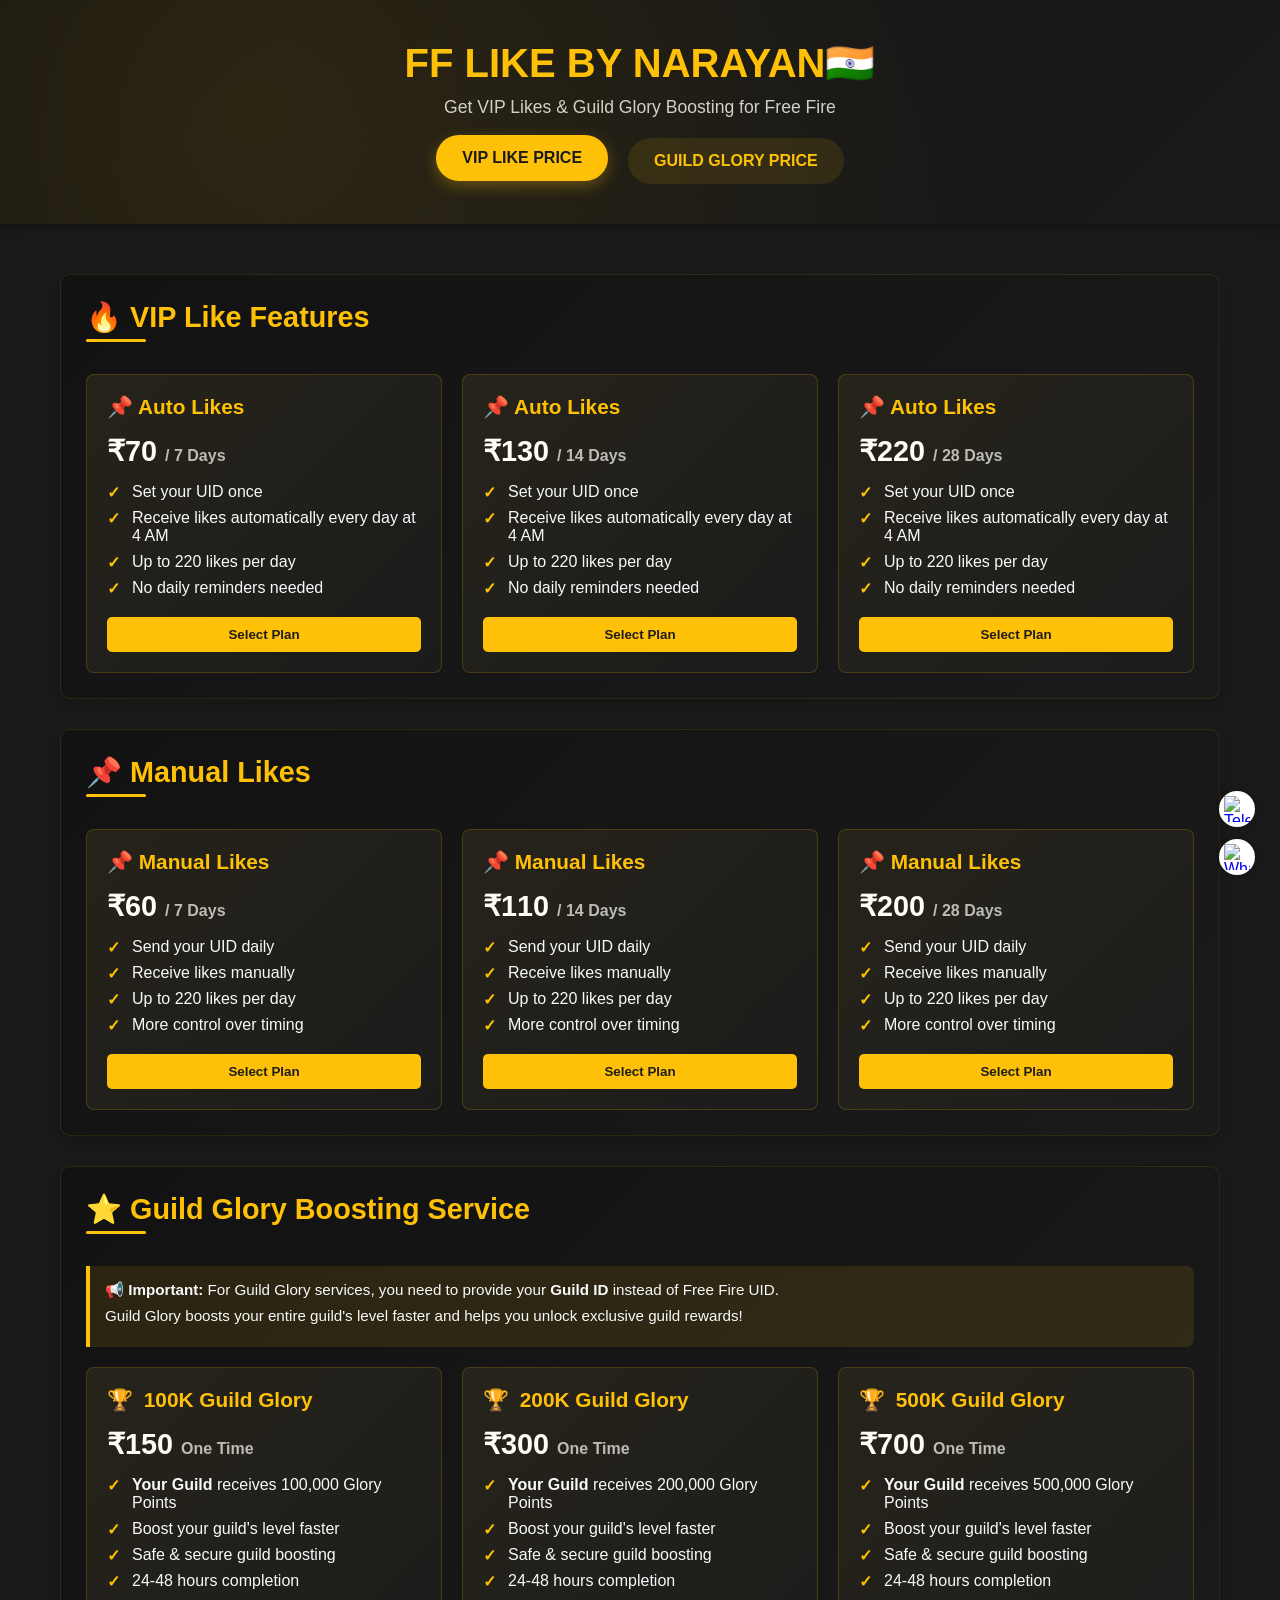
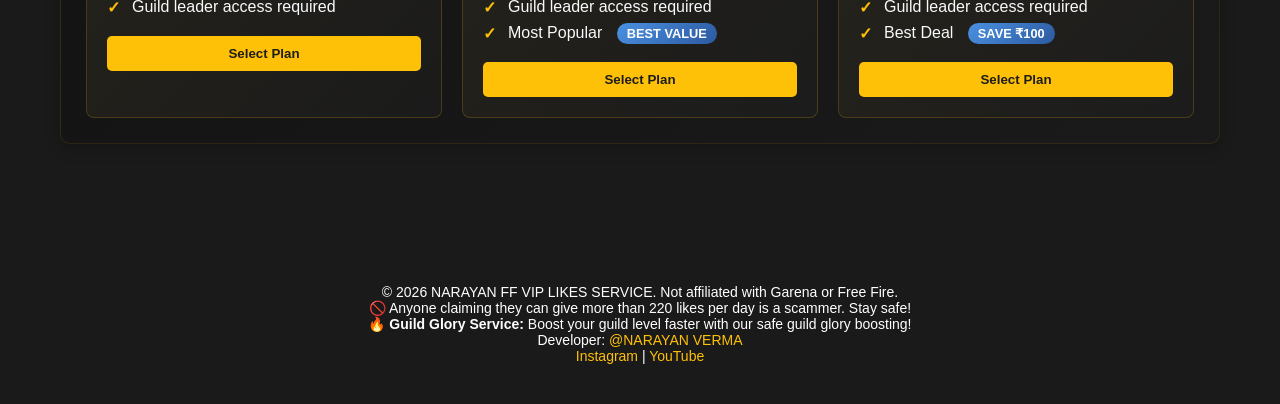
==== index.html @ 3dd39c18 "Add files via upload" ====
<!DOCTYPE html>
<html lang="en">
<head>
    <meta charset="UTF-8">
    <meta name="viewport" content="width=device-width, initial-scale=1.0">
    <title>FF LIKE BY NARAYAN🇮🇳</title>
    <style>
        :root {
            --primary: #ffc107;
            --primary-dark: #ffa000;
            --dark: #1a1a1a;
            --darker: #121212;
            --light: #f8f9fa;
            --success: #28a745;
            --danger: #dc3545;
        }
        
        * {
            margin: 0;
            padding: 0;
            box-sizing: border-box;
            font-family: 'Segoe UI', Tahoma, Geneva, Verdana, sans-serif;
        }
        
        body {
            background-color: var(--dark);
            color: var(--light);
            min-height: 100vh;
            overflow-x: hidden;
        }
        
        .container {
            max-width: 1200px;
            margin: 0 auto;
            padding: 20px;
        }
        
        header {
            background: linear-gradient(135deg, var(--darker), var(--dark));
            padding: 20px 0;
            box-shadow: 0 4px 12px rgba(0, 0, 0, 0.3);
            position: relative;
            overflow: hidden;
        }
        
        header::before {
            content: "";
            position: absolute;
            top: 0;
            left: 0;
            width: 100%;
            height: 100%;
            background: radial-gradient(circle at 20% 50%, rgba(255, 193, 7, 0.1), transparent 70%);
            pointer-events: none;
        }
        
        .logo {
            text-align: center;
            margin-bottom: 20px;
            animation: glow 2s infinite alternate;
        }
        
        @keyframes glow {
            from {
                text-shadow: 0 0 5px rgba(255, 193, 7, 0.5);
            }
            to {
                text-shadow: 0 0 15px rgba(255, 193, 7, 0.8), 0 0 20px rgba(255, 193, 7, 0.6);
            }
        }
        
        .logo h1 {
            font-size: 2.5rem;
            color: var(--primary);
            margin-bottom: 10px;
        }
        
        .logo p {
            color: rgba(255, 255, 255, 0.8);
            font-size: 1.1rem;
        }
        
        /* Navigation Menu */
        .nav-menu {
            display: flex;
            justify-content: center;
            gap: 20px;
            margin-top: 20px;
            flex-wrap: wrap;
        }
        
        .nav-menu a {
            background: rgba(255, 193, 7, 0.1);
            color: var(--primary);
            padding: 12px 24px;
            border-radius: 30px;
            text-decoration: none;
            font-weight: bold;
            transition: all 0.3s ease;
            border: 2px solid transparent;
        }
        
        .nav-menu a:hover,
        .nav-menu a.active {
            background: var(--primary);
            color: var(--dark);
            border-color: var(--primary);
            transform: translateY(-3px);
            box-shadow: 0 5px 15px rgba(255, 193, 7, 0.3);
        }
        
        .main-content {
            display: flex;
            flex-direction: column;
            gap: 30px;
            margin-top: 30px;
        }
        
        .service-section {
            background: linear-gradient(135deg, var(--darker), var(--dark));
            border-radius: 10px;
            padding: 25px;
            box-shadow: 0 5px 15px rgba(0, 0, 0, 0.2);
            border: 1px solid rgba(255, 193, 7, 0.1);
            transition: transform 0.3s, box-shadow 0.3s;
            scroll-margin-top: 100px;
        }
        
        .service-section:hover {
            transform: translateY(-5px);
            box-shadow: 0 8px 25px rgba(0, 0, 0, 0.3), 0 0 0 1px var(--primary);
        }
        
        .section-title {
            color: var(--primary);
            font-size: 1.8rem;
            margin-bottom: 20px;
            position: relative;
            display: inline-block;
        }
        
        .section-title::after {
            content: "";
            position: absolute;
            bottom: -8px;
            left: 0;
            width: 60px;
            height: 3px;
            background: var(--primary);
            border-radius: 3px;
        }
        
        .plans {
            display: grid;
            grid-template-columns: repeat(auto-fit, minmax(300px, 1fr));
            gap: 20px;
            margin-top: 20px;
        }
        
        .plan-card {
            background: rgba(30, 30, 30, 0.7);
            border-radius: 8px;
            padding: 20px;
            border: 1px solid rgba(255, 193, 7, 0.2);
            transition: all 0.3s;
            position: relative;
            overflow: hidden;
        }
        
        .plan-card::before {
            content: "";
            position: absolute;
            top: 0;
            left: 0;
            width: 100%;
            height: 100%;
            background: linear-gradient(135deg, rgba(255, 193, 7, 0.05), transparent);
            pointer-events: none;
        }
        
        .plan-card:hover {
            border-color: var(--primary);
            transform: translateY(-5px);
            box-shadow: 0 10px 20px rgba(0, 0, 0, 0.2);
        }
        
        .plan-title {
            color: var(--primary);
            font-size: 1.3rem;
            margin-bottom: 10px;
        }
        
        .plan-price {
            font-size: 1.8rem;
            font-weight: bold;
            margin: 15px 0;
            color: white;
        }
        
        .plan-price span {
            font-size: 1rem;
            color: rgba(255, 255, 255, 0.7);
        }
        
        .plan-features {
            list-style-type: none;
            margin-bottom: 20px;
        }
        
        .plan-features li {
            margin-bottom: 8px;
            position: relative;
            padding-left: 25px;
        }
        
        .plan-features li::before {
            content: "✓";
            position: absolute;
            left: 0;
            color: var(--primary);
            font-weight: bold;
        }
        
        .btn {
            display: inline-block;
            padding: 10px 25px;
            border-radius: 5px;
            font-weight: bold;
            text-decoration: none;
            text-align: center;
            cursor: pointer;
            transition: all 0.3s;
            border: none;
            width: 100%;
        }
        
        .btn-primary {
            background-color: var(--primary);
            color: var(--dark);
        }
        
        .btn-primary:hover {
            background-color: var(--primary-dark);
            transform: translateY(-2px);
            box-shadow: 0 5px 15px rgba(255, 160, 0, 0.3);
        }
        
        .form-group {
            margin-bottom: 20px;
        }
        
        label {
            display: block;
            margin-bottom: 8px;
            color: rgba(255, 255, 255, 0.9);
        }
        
        input, select {
            width: 100%;
            padding: 12px 15px;
            border-radius: 5px;
            border: 1px solid rgba(255, 255, 255, 0.1);
            background-color: rgba(30, 30, 30, 0.8);
            color: white;
            font-size: 1rem;
            transition: all 0.3s;
        }
        
        input:focus, select:focus {
            outline: none;
            border-color: var(--primary);
            box-shadow: 0 0 0 2px rgba(255, 193, 7, 0.3);
        }
        
        .payment-modal {
            position: fixed;
            top: 0;
            left: 0;
            width: 100%;
            height: 100%;
            background-color: rgba(0, 0, 0, 0.8);
            display: flex;
            justify-content: center;
            align-items: center;
            z-index: 1000;
            opacity: 0;
            pointer-events: none;
            transition: opacity 0.3s;
        }
        
        .payment-modal.active {
            opacity: 1;
            pointer-events: all;
        }
        
        .payment-content {
            background: linear-gradient(135deg, var(--darker), var(--dark));
            border-radius: 10px;
            padding: 30px;
            width: 90%;
            max-width: 500px;
            box-shadow: 0 10px 30px rgba(0, 0, 0, 0.5);
            border: 1px solid var(--primary);
            position: relative;
            transform: translateY(-20px);
            transition: transform 0.3s;
        }
        
        .payment-modal.active .payment-content {
            transform: translateY(0);
        }
        
        .close-modal {
            position: absolute;
            top: 15px;
            right: 15px;
            font-size: 1.5rem;
            color: rgba(255, 255, 255, 0.6);
            cursor: pointer;
            transition: color 0.3s;
        }
        
        .close-modal:hover {
            color: var(--primary);
        }
        
        .payment-details {
            margin-top: 20px;
        }
        
        .payment-info {
            background-color: rgba(255, 193, 7, 0.1);
            border-left: 3px solid var(--primary);
            padding: 15px;
            margin: 20px 0;
            border-radius: 0 5px 5px 0;
        }
        
        .payment-info p {
            margin-bottom: 8px;
        }
        
        .payment-info strong {
            color: var(--primary);
        }
        
        .qr-code {
            text-align: center;
            margin: 20px 0;
            padding: 15px;
            background-color: rgba(255, 255, 255, 0.05);
            border-radius: 5px;
            border: 2px solid var(--primary);
            position: relative;
        }
        
        .qr-code::before {
            content: "";
            position: absolute;
            top: 5px;
            left: 5px;
            right: 5px;
            bottom: 5px;
            border: 1px dashed rgba(255, 193, 7, 0.5);
            border-radius: 3px;
            pointer-events: none;
        }
        
        .qr-code img {
            max-width: 200px;
            margin-bottom: 10px;
            border: 1px solid rgba(255, 255, 255, 0.1);
        }
        
        .note {
            font-size: 0.9rem;
            color: rgba(255, 255, 255, 0.7);
            margin-top: 20px;
            padding-top: 10px;
            border-top: 1px solid rgba(255, 255, 255, 0.1);
        }
        
        footer {
            text-align: center;
            padding: 30px 0;
            margin-top: 50px;
            background-color: var(--darker);
            color: rgba(255, 255, 255, 0.6);
            font-size: 0.9rem;
        }
        
        .stars {
            position: absolute;
            width: 100%;
            height: 100%;
            top: 0;
            left: 0;
            pointer-events: none;
            z-index: -1;
            overflow: hidden;
        }
        
        .star {
            position: absolute;
            background-color: rgba(255, 255, 255, 0.8);
            border-radius: 50%;
            animation: twinkle var(--duration, 3s) infinite ease-in-out;
            opacity: 0;
        }
        
        @keyframes twinkle {
            0%, 100% {
                opacity: 0;
                transform: scale(0.5);
            }
            50% {
                opacity: 1;
                transform: scale(1);
            }
        }
        
        @media (max-width: 768px) {
            .plans {
                grid-template-columns: 1fr;
            }
            
            .logo h1 {
                font-size: 2rem;
            }
            
            .nav-menu {
                flex-direction: column;
                align-items: center;
                gap: 10px;
            }
            
            .nav-menu a {
                width: 80%;
                text-align: center;
            }
        }
        
        /* Animation classes */
        .fade-in {
            animation: fadeIn 1s ease-in;
        }
        
        @keyframes fadeIn {
            from { opacity: 0; }
            to { opacity: 1; }
        }
        
        .slide-up {
            animation: slideUp 0.8s ease-out;
        }
        
        @keyframes slideUp {
            from { 
                opacity: 0;
                transform: translateY(30px);
            }
            to { 
                opacity: 1;
                transform: translateY(0);
            }
        }
        
        .pulse {
            animation: pulse 2s infinite;
        }
        
        @keyframes pulse {
            0% {
                box-shadow: 0 0 0 0 rgba(255, 193, 7, 0.4);
            }
            70% {
                box-shadow: 0 0 0 10px rgba(255, 193, 7, 0);
            }
            100% {
                box-shadow: 0 0 0 0 rgba(255, 193, 7, 0);
            }
        }
        
        .copy-btn {
            background-color: rgba(255, 193, 7, 0.1);
            color: var(--primary);
            border: 1px solid var(--primary);
            padding: 5px 10px;
            border-radius: 4px;
            cursor: pointer;
            font-size: 0.8rem;
            margin-left: 10px;
            transition: all 0.2s;
        }
        
        .copy-btn:hover {
            background-color: rgba(255, 193, 7, 0.2);
        }
        
        .upi-id {
            display: flex;
            align-items: center;
            justify-content: center;
            margin-top: 10px;
            font-weight: bold;
        }
        
        .telegram-username {
            margin-top: 15px;
        }
        
        /* Floating buttons */
        .floating-btn-group {
            position: fixed;
            right: 25px;
            bottom: 25px;
            display: flex;
            flex-direction: column;
            gap: 12px;
            z-index: 1000;
        }

        .floating-btn {
            background-color: white;
            border-radius: 50%;
            padding: 5px;
            box-shadow: 0 0 8px rgba(0, 0, 0, 0.3);
            transition: transform 0.2s ease;
        }

        .floating-btn img {
            width: 26px;
            height: 26px;
            display: block;
        }

        .floating-btn:hover {
            transform: scale(1.1);
        }

        .footer {
            margin-top: 80px;
            padding: 20px;
            text-align: center;
            background-color: #1a1a1a;
            color: white;
            font-size: 14px;
        }

        .footer a {
            color: #ffc107;
            text-decoration: none;
        }

        .footer a:hover {
            text-decoration: underline;
        }
        
        .glory-icon {
            color: #ffd700;
            margin-right: 5px;
        }
        
        .badge {
            background: linear-gradient(135deg, #ffd700, #ff9800);
            color: var(--dark);
            padding: 3px 10px;
            border-radius: 20px;
            font-size: 0.8rem;
            font-weight: bold;
            margin-left: 10px;
        }
        
        .guild-badge {
            background: linear-gradient(135deg, #4a90e2, #2c5aa0);
            color: white;
            padding: 3px 10px;
            border-radius: 20px;
            font-size: 0.8rem;
            font-weight: bold;
            margin-left: 10px;
        }
        
        .info-note {
            background-color: rgba(255, 193, 7, 0.1);
            border-left: 4px solid var(--primary);
            padding: 15px;
            margin: 20px 0;
            border-radius: 0 8px 8px 0;
        }
        
        .info-note p {
            margin-bottom: 8px;
            font-size: 0.95rem;
        }
    </style>
</head>
<body>
    <div class="stars" id="stars"></div>
    
    <header>
        <div class="container">
            <div class="logo">
                <h1 class="fade-in">FF LIKE BY NARAYAN🇮🇳</h1>
                <p class="slide-up">Get VIP Likes & Guild Glory Boosting for Free Fire</p>
            </div>
            
            <!-- Navigation Menu -->
            <div class="nav-menu fade-in">
                <a href="#like-price" class="nav-link active">VIP LIKE PRICE</a>
                <a href="#glory-price" class="nav-link">GUILD GLORY PRICE</a>
            </div>
        </div>
    </header>
    
    <div class="container">
        <div class="main-content">
            <!-- VIP Likes Section -->
            <section id="like-price" class="service-section slide-up">
                <h2 class="section-title">🔥 VIP Like Features</h2>
                <div class="plans">
                    <div class="plan-card">
                        <h3 class="plan-title">📌 Auto Likes</h3>
                        <div class="plan-price">₹70 <span>/ 7 Days</span></div>
                        <ul class="plan-features">
                            <li>Set your UID once</li>
                            <li>Receive likes automatically every day at 4 AM</li>
                            <li>Up to 220 likes per day</li>
                            <li>No daily reminders needed</li>
                        </ul>
                        <button class="btn btn-primary select-plan" data-type="auto" data-days="7" data-price="70">Select Plan</button>
                    </div>
                    
                    <div class="plan-card">
                        <h3 class="plan-title">📌 Auto Likes</h3>
                        <div class="plan-price">₹130 <span>/ 14 Days</span></div>
                        <ul class="plan-features">
                            <li>Set your UID once</li>
                            <li>Receive likes automatically every day at 4 AM</li>
                            <li>Up to 220 likes per day</li>
                            <li>No daily reminders needed</li>
                        </ul>
                        <button class="btn btn-primary select-plan" data-type="auto" data-days="14" data-price="130">Select Plan</button>
                    </div>
                    
                    <div class="plan-card">
                        <h3 class="plan-title">📌 Auto Likes</h3>
                        <div class="plan-price">₹220 <span>/ 28 Days</span></div>
                        <ul class="plan-features">
                            <li>Set your UID once</li>
                            <li>Receive likes automatically every day at 4 AM</li>
                            <li>Up to 220 likes per day</li>
                            <li>No daily reminders needed</li>
                        </ul>
                        <button class="btn btn-primary select-plan" data-type="auto" data-days="28" data-price="220">Select Plan</button>
                    </div>
                </div>
            </section>
            
            <section class="service-section slide-up">
                <h2 class="section-title">📌 Manual Likes</h2>
                <div class="plans">
                    <div class="plan-card">
                        <h3 class="plan-title">📌 Manual Likes</h3>
                        <div class="plan-price">₹60 <span>/ 7 Days</span></div>
                        <ul class="plan-features">
                            <li>Send your UID daily</li>
                            <li>Receive likes manually</li>
                            <li>Up to 220 likes per day</li>
                            <li>More control over timing</li>
                        </ul>
                        <button class="btn btn-primary select-plan" data-type="manual" data-days="7" data-price="60">Select Plan</button>
                    </div>
                    
                    <div class="plan-card">
                        <h3 class="plan-title">📌 Manual Likes</h3>
                        <div class="plan-price">₹110 <span>/ 14 Days</span></div>
                        <ul class="plan-features">
                            <li>Send your UID daily</li>
                            <li>Receive likes manually</li>
                            <li>Up to 220 likes per day</li>
                            <li>More control over timing</li>
                        </ul>
                        <button class="btn btn-primary select-plan" data-type="manual" data-days="14" data-price="110">Select Plan</button>
                    </div>
                    
                    <div class="plan-card">
                        <h3 class="plan-title">📌 Manual Likes</h3>
                        <div class="plan-price">₹200 <span>/ 28 Days</span></div>
                        <ul class="plan-features">
                            <li>Send your UID daily</li>
                            <li>Receive likes manually</li>
                            <li>Up to 220 likes per day</li>
                            <li>More control over timing</li>
                        </ul>
                        <button class="btn btn-primary select-plan" data-type="manual" data-days="28" data-price="200">Select Plan</button>
                    </div>
                </div>
            </section>
            
            <!-- Guild Glory Boosting Section -->
            <section id="glory-price" class="service-section slide-up">
                <h2 class="section-title">⭐ Guild Glory Boosting Service</h2>
                
                <div class="info-note">
                    <p><strong>📢 Important:</strong> For Guild Glory services, you need to provide your <strong>Guild ID</strong> instead of Free Fire UID.</p>
                    <p>Guild Glory boosts your entire guild's level faster and helps you unlock exclusive guild rewards!</p>
                </div>
                
                <div class="plans">
                    <div class="plan-card">
                        <h3 class="plan-title"><span class="glory-icon">🏆</span> 100K Guild Glory</h3>
                        <div class="plan-price">₹150 <span>One Time</span></div>
                        <ul class="plan-features">
                            <li><strong>Your Guild</strong> receives 100,000 Glory Points</li>
                            <li>Boost your guild's level faster</li>
                            <li>Safe & secure guild boosting</li>
                            <li>24-48 hours completion</li>
                            <li>Guild leader access required</li>
                        </ul>
                        <button class="btn btn-primary select-plan" data-type="glory" data-days="100k" data-price="150">Select Plan</button>
                    </div>
                    
                    <div class="plan-card">
                        <h3 class="plan-title"><span class="glory-icon">🏆</span> 200K Guild Glory</h3>
                        <div class="plan-price">₹300 <span>One Time</span></div>
                        <ul class="plan-features">
                            <li><strong>Your Guild</strong> receives 200,000 Glory Points</li>
                            <li>Boost your guild's level faster</li>
                            <li>Safe & secure guild boosting</li>
                            <li>24-48 hours completion</li>
                            <li>Guild leader access required</li>
                            <li>Most Popular <span class="guild-badge">BEST VALUE</span></li>
                        </ul>
                        <button class="btn btn-primary select-plan" data-type="glory" data-days="200k" data-price="300">Select Plan</button>
                    </div>
                    
                    <div class="plan-card">
                        <h3 class="plan-title"><span class="glory-icon">🏆</span> 500K Guild Glory</h3>
                        <div class="plan-price">₹700 <span>One Time</span></div>
                        <ul class="plan-features">
                            <li><strong>Your Guild</strong> receives 500,000 Glory Points</li>
                            <li>Boost your guild's level faster</li>
                            <li>Safe & secure guild boosting</li>
                            <li>24-48 hours completion</li>
                            <li>Guild leader access required</li>
                            <li>Best Deal <span class="guild-badge">SAVE ₹100</span></li>
                        </ul>
                        <button class="btn btn-primary select-plan" data-type="glory" data-days="500k" data-price="700">Select Plan</button>
                    </div>
                </div>
            </section>
            
            <section class="service-section slide-up" id="order-form" style="display: none;">
                <h2 class="section-title">Place Your Order</h2>
                <form id="vip-order-form">
                    <div class="form-group">
                        <label id="id-field-label" for="uid">Free Fire UID</label>
                        <input type="text" id="uid" placeholder="Enter your Free Fire UID" required>
                    </div>
                    
                    <div class="form-group">
                        <label for="server">Server Name</label>
                        <input type="text" id="server" placeholder="Enter your server name" required>
                    </div>
                    
                    <div class="form-group telegram-username">
                        <label for="telegram">Telegram Username (with @)</label>
                        <input type="text" id="telegram" placeholder="Enter your Telegram username (e.g., @username)" required>
                    </div>
                    
                    <div class="form-group">
                        <label for="plan-type">Plan Type</label>
                        <input type="text" id="plan-type" readonly>
                    </div>
                    
                    <div class="form-group">
                        <label for="plan-duration">Plan Details</label>
                        <input type="text" id="plan-duration" readonly>
                    </div>
                    
                    <div class="form-group">
                        <label for="plan-price">Plan Price</label>
                        <input type="text" id="plan-price" readonly>
                    </div>
                    
                    <button type="submit" class="btn btn-primary pulse">Proceed to Payment</button>
                </form>
            </section>
        </div>
    </div>
    
    <div class="payment-modal" id="payment-modal">
        <div class="payment-content">
            <span class="close-modal" id="close-modal">&times;</span>
            <h2 class="section-title">Complete Your Payment</h2>
            
            <div class="payment-details">
                <div class="payment-info">
                    <p><strong>Order ID:</strong> <span id="order-id">FFVL-</span></p>
                    <p><strong>Plan:</strong> <span id="payment-plan-type"></span> (<span id="payment-plan-duration"></span>)</p>
                    <p><strong>Amount:</strong> ₹<span id="payment-amount"></span></p>
                    <p id="id-type-display"><strong>UID:</strong> <span id="payment-uid"></span></p>
                    <p><strong>Server:</strong> <span id="payment-server"></span></p>
                    <p><strong>Telegram:</strong> <span id="payment-telegram"></span></p>
                </div>
                
                <div class="qr-code">
                    <h3>Scan QR Code to Pay</h3>
                    <img id="upi-qr-code" src="" alt="UPI Payment QR Code">
                    <div class="upi-id">
                        <span id="display-upi-id">abhishek-gmr@fam</span>
                        <button class="copy-btn" id="copy-upi-id">Copy</button>
                    </div>
                </div>
                
                <div class="form-group">
                    <label for="transaction-id">Transaction ID/Reference No.</label>
                    <input type="text" id="transaction-id" placeholder="Enter your transaction ID after payment">
                </div>
                
                <button class="btn btn-primary" id="confirm-payment">Confirm Payment</button>
                
                <p class="note">Note: After payment confirmation, your service will be activated within 2 hours. For guild glory services, make sure you've provided the correct Guild ID. For any issues, contact support with your Order ID.</p>
            </div>
        </div>
    </div>
    
    <!-- Floating Buttons -->
    <div class="floating-btn-group">
        <!-- Telegram -->
        <a href="https://t.me/narayan_verma" target="_blank" class="floating-btn">
            <img src="https://upload.wikimedia.org/wikipedia/commons/8/82/Telegram_logo.svg" alt="Telegram" />
        </a>

        <!-- WhatsApp -->
        <a href="https://wa.me/8424948575" target="_blank" class="floating-btn">
            <img src="https://upload.wikimedia.org/wikipedia/commons/6/6b/WhatsApp.svg" alt="WhatsApp" />
        </a>
    </div>
    
    <footer class="footer fade-in">
        <div class="container">
            <p>© 2026 NARAYAN FF VIP LIKES SERVICE. Not affiliated with Garena or Free Fire.</p>
            <p>🚫 Anyone claiming they can give more than 220 likes per day is a scammer. Stay safe!</p>
            <p>🔥 <strong>Guild Glory Service:</strong> Boost your guild level faster with our safe guild glory boosting!</p>
            <p>Developer: <a href="https://t.me/narayanverma123" target="_blank">@NARAYAN VERMA</a></p>
            <p>
                <a href="https://www.instagram.com/_narayan__verma" target="_blank">Instagram</a> |
                <a href="https://www.youtube.com/@narayanverma123" target="_blank">YouTube</a>
            </p>
        </div>
    </footer>
    
    <script>
        // Create twinkling stars
        function createStars() {
            const starsContainer = document.getElementById('stars');
            const starCount = 50;
            
            for (let i = 0; i < starCount; i++) {
                const star = document.createElement('div');
                star.classList.add('star');
                
                // Random position
                const x = Math.random() * 100;
                const y = Math.random() * 100;
                
                // Random size
                const size = Math.random() * 3 + 1;
                
                // Random animation duration
                const duration = Math.random() * 3 + 2;
                
                star.style.left = `${x}%`;
                star.style.top = `${y}%`;
                star.style.width = `${size}px`;
                star.style.height = `${size}px`;
                star.style.setProperty('--duration', `${duration}s`);
                star.style.animationDelay = `${Math.random() * 5}s`;
                
                starsContainer.appendChild(star);
            }
        }
        
        // Generate random order ID
        function generateOrderId() {
            const chars = 'ABCDEFGHIJKLMNOPQRSTUVWXYZ0123456789';
            let result = '';
            for (let i = 0; i < 6; i++) {
                result += chars.charAt(Math.floor(Math.random() * chars.length));
            }
            return 'FFVL-' + result;
        }
        
        // Store orders in localStorage
        function storeOrder(order) {
            let orders = JSON.parse(localStorage.getItem('ff_vip_orders')) || [];
            orders.push(order);
            localStorage.setItem('ff_vip_orders', JSON.stringify(orders));
        }
        
        // Send data to Telegram bot
        async function sendToTelegram(order) {
            const botToken = '8433123271:AAGSg7Sq9fUFNh-Bl6esrXVYt8lZFGQ41EI';
            const chatId = '7520194195';
            
            let planDescription = '';
            if (order.planType === 'glory') {
                planDescription = `${order.planDuration} Guild Glory Points`;
            } else {
                planDescription = `${order.planType === 'auto' ? 'Auto' : 'Manual'} Likes (${order.planDuration} days)`;
            }
            
            const message = `🎉 New Order Received 🎉
            
Order ID: ${order.orderId}
Plan: ${planDescription}
Amount: ₹${order.amount}
${order.planType === 'glory' ? 'Guild ID' : 'UID'}: ${order.uid}
Server: ${order.server}
Telegram: ${order.telegram}
Transaction ID: ${order.transactionId}
Date: ${new Date(order.date).toLocaleString()}`;

            try {
                const response = await fetch(`https://api.telegram.org/bot${botToken}/sendMessage`, {
                    method: 'POST',
                    headers: {
                        'Content-Type': 'application/json'
                    },
                    body: JSON.stringify({
                        chat_id: chatId,
                        text: message,
                        parse_mode: 'HTML'
                    })
                });
                
                const data = await response.json();
                console.log('Telegram response:', data);
            } catch (error) {
                console.error('Error sending to Telegram:', error);
            }
        }
        
        // DOM Content Loaded
        document.addEventListener('DOMContentLoaded', function() {
            createStars();
            
            // Navigation menu functionality
            const navLinks = document.querySelectorAll('.nav-link');
            navLinks.forEach(link => {
                link.addEventListener('click', function(e) {
                    e.preventDefault();
                    const targetId = this.getAttribute('href');
                    
                    // Update active state
                    navLinks.forEach(l => l.classList.remove('active'));
                    this.classList.add('active');
                    
                    // Scroll to section
                    const targetSection = document.querySelector(targetId);
                    if (targetSection) {
                        targetSection.scrollIntoView({ behavior: 'smooth' });
                    }
                });
            });
            
            // Plan selection
            const selectPlanButtons = document.querySelectorAll('.select-plan');
            const orderForm = document.getElementById('order-form');
            const planTypeInput = document.getElementById('plan-type');
            const planDurationInput = document.getElementById('plan-duration');
            const planPriceInput = document.getElementById('plan-price');
            const idFieldLabel = document.getElementById('id-field-label');
            const uidInput = document.getElementById('uid');
            
            selectPlanButtons.forEach(button => {
                button.addEventListener('click', function() {
                    const type = this.getAttribute('data-type');
                    const days = this.getAttribute('data-days');
                    const price = this.getAttribute('data-price');
                    
                    // Update form label and placeholder based on plan type
                    if (type === 'glory') {
                        idFieldLabel.textContent = 'Guild ID';
                        uidInput.placeholder = 'Enter your Guild ID';
                        planTypeInput.value = 'Guild Glory Boosting';
                        planDurationInput.value = `${days} Glory Points`;
                    } else {
                        idFieldLabel.textContent = 'Free Fire UID';
                        uidInput.placeholder = 'Enter your Free Fire UID';
                        planTypeInput.value = type === 'auto' ? 'Auto Likes' : 'Manual Likes';
                        planDurationInput.value = `${days} Days`;
                    }
                    
                    planPriceInput.value = `₹${price}`;
                    
                    // Store selected plan in localStorage
                    localStorage.setItem('selectedPlan', JSON.stringify({
                        type,
                        days,
                        price
                    }));
                    
                    // Show order form
                    orderForm.style.display = 'block';
                    orderForm.scrollIntoView({ behavior: 'smooth' });
                });
            });
            
            // Order form submission
            const orderFormElement = document.getElementById('vip-order-form');
            const paymentModal = document.getElementById('payment-modal');
            const closeModal = document.getElementById('close-modal');
            const upiQrCode = document.getElementById('upi-qr-code');
            const copyUpiBtn = document.getElementById('copy-upi-id');
            const displayUpiId = document.getElementById('display-upi-id');
            const idTypeDisplay = document.getElementById('id-type-display');
            
            // Set your UPI details here
            const upiId = 'surajkverma164-3@okhdfcbank';
            const upiName = 'NARAYAN VERMA';
            
            orderFormElement.addEventListener('submit', function(e) {
                e.preventDefault();
                
                const uid = document.getElementById('uid').value;
                const server = document.getElementById('server').value;
                const telegram = document.getElementById('telegram').value;
                const selectedPlan = JSON.parse(localStorage.getItem('selectedPlan'));
                
                // Generate order ID
                const orderId = generateOrderId();
                
                // Set payment details
                document.getElementById('order-id').textContent = orderId;
                
                // Set plan description and update ID type display
                if (selectedPlan.type === 'glory') {
                    document.getElementById('payment-plan-type').textContent = 'Guild Glory Boosting';
                    document.getElementById('payment-plan-duration').textContent = `${selectedPlan.days} Glory Points`;
                    idTypeDisplay.innerHTML = '<strong>Guild ID:</strong> <span id="payment-uid"></span>';
                } else {
                    document.getElementById('payment-plan-type').textContent = 
                        selectedPlan.type === 'auto' ? 'Auto Likes' : 'Manual Likes';
                    document.getElementById('payment-plan-duration').textContent = `${selectedPlan.days} Days`;
                    idTypeDisplay.innerHTML = '<strong>UID:</strong> <span id="payment-uid"></span>';
                }
                
                document.getElementById('payment-amount').textContent = selectedPlan.price;
                document.getElementById('payment-uid').textContent = uid;
                document.getElementById('payment-server').textContent = server;
                document.getElementById('payment-telegram').textContent = telegram;
                
                // Generate UPI payment link with details
                const paymentNote = `FFVIP-${orderId}-${selectedPlan.type}-${selectedPlan.days}`;
                const upiLink = `upi://pay?pa=${upiId}&pn=${encodeURIComponent(upiName)}&am=${selectedPlan.price}&cu=INR&tn=${encodeURIComponent(paymentNote)}`;
                
                // Update QR code with UPI payment link
                upiQrCode.src = "https://i.ibb.co/XZpk00sR/photo-2026-03-21-14-02-43.jpg";
                displayUpiId.textContent = upiId;
                
                // Show payment modal
                paymentModal.classList.add('active');
            });
            
            // Close modal
            closeModal.addEventListener('click', function() {
                paymentModal.classList.remove('active');
            });
            
            // Copy UPI ID
            copyUpiBtn.addEventListener('click', function() {
                navigator.clipboard.writeText(upiId).then(() => {
                    const originalText = copyUpiBtn.textContent;
                    copyUpiBtn.textContent = 'Copied!';
                    setTimeout(() => {
                        copyUpiBtn.textContent = originalText;
                    }, 2000);
                });
            });
            
            // Confirm payment
            const confirmPaymentBtn = document.getElementById('confirm-payment');
            confirmPaymentBtn.addEventListener('click', function() {
                const transactionId = document.getElementById('transaction-id').value;
                
                if (!transactionId) {
                    alert('Please enter your transaction ID');
                    return;
                }
                
                const orderId = document.getElementById('order-id').textContent;
                const selectedPlan = JSON.parse(localStorage.getItem('selectedPlan'));
                const uid = document.getElementById('uid').value;
                const server = document.getElementById('server').value;
                const telegram = document.getElementById('telegram').value;
                
                // Create order object
                const order = {
                    orderId,
                    transactionId,
                    planType: selectedPlan.type,
                    planDuration: selectedPlan.days,
                    amount: selectedPlan.price,
                    uid,
                    server,
                    telegram,
                    date: new Date().toISOString(),
                    status: 'pending'
                };
                
                // Store order
                storeOrder(order);
                
                // Send to Telegram bot
                sendToTelegram(order);
                
                // Show success message
                alert(`Payment confirmed! Your Order ID is ${orderId}. Service will be activated within 2 hours.`);
                
                // Reset form and close modal
                orderFormElement.reset();
                orderForm.style.display = 'none';
                paymentModal.classList.remove('active');
                document.getElementById('transaction-id').value = '';
                
                // Reset ID field label to default
                idFieldLabel.textContent = 'Free Fire UID';
                uidInput.placeholder = 'Enter your Free Fire UID';
                
                // Scroll to top
                window.scrollTo({ top: 0, behavior: 'smooth' });
            });
            
            // Close modal when clicking outside
            paymentModal.addEventListener('click', function(e) {
                if (e.target === paymentModal) {
                    paymentModal.classList.remove('active');
                }
            });
            
            // Handle URL hash on page load
            if (window.location.hash) {
                const hash = window.location.hash;
                const correspondingLink = document.querySelector(`.nav-link[href="${hash}"]`);
                if (correspondingLink) {
                    navLinks.forEach(l => l.classList.remove('active'));
                    correspondingLink.classList.add('active');
                    
                    // Scroll to section
                    const targetSection = document.querySelector(hash);
                    if (targetSection) {
                        setTimeout(() => {
                            targetSection.scrollIntoView({ behavior: 'smooth' });
                        }, 100);
                    }
                }
            }
        });
    </script>
</body>
</html>
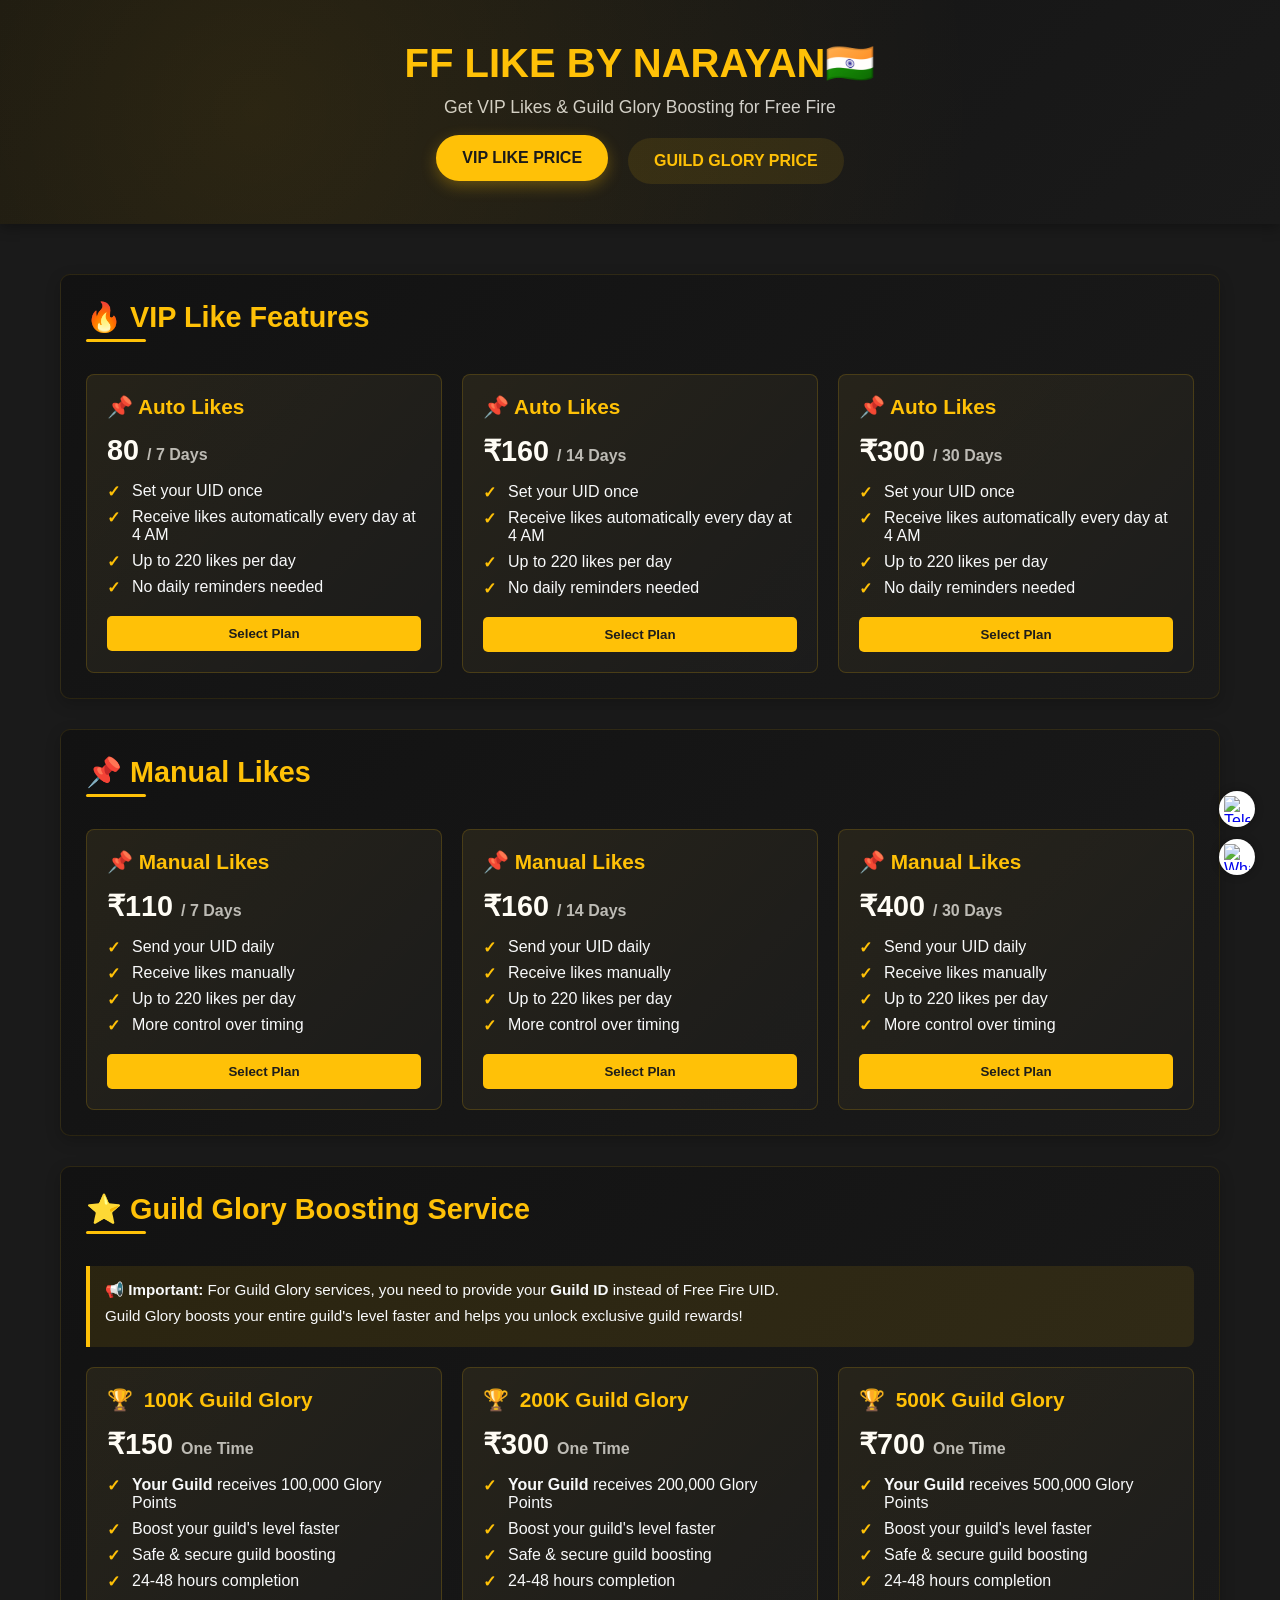
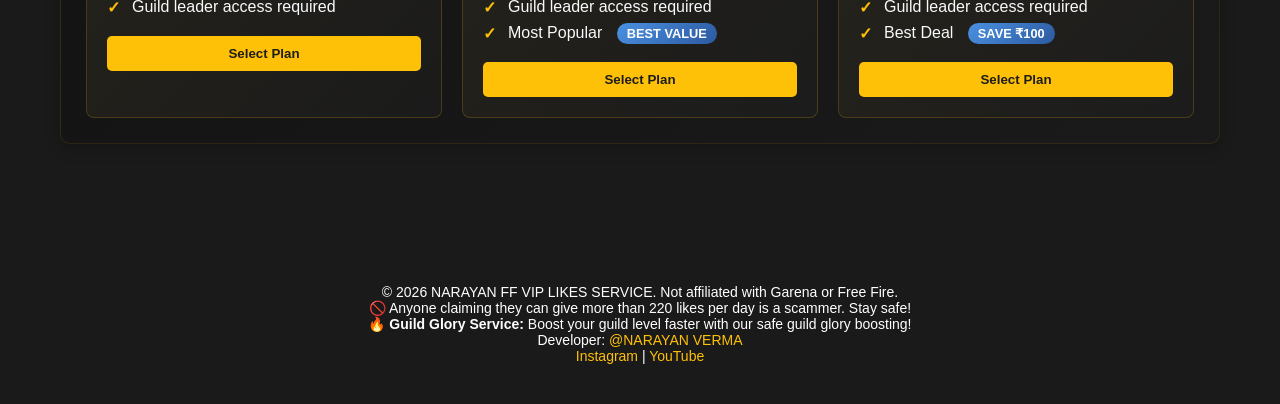
==== commit f3634a56: "Add files via upload" ====
--- a/index.html
+++ b/index.html
@@ -621,38 +621,38 @@
                 <div class="plans">
                     <div class="plan-card">
                         <h3 class="plan-title">📌 Auto Likes</h3>
-                        <div class="plan-price">₹70 <span>/ 7 Days</span></div>
+                        <div class="plan-price">80 <span>/ 7 Days</span></div>
                         <ul class="plan-features">
                             <li>Set your UID once</li>
                             <li>Receive likes automatically every day at 4 AM</li>
                             <li>Up to 220 likes per day</li>
                             <li>No daily reminders needed</li>
                         </ul>
-                        <button class="btn btn-primary select-plan" data-type="auto" data-days="7" data-price="70">Select Plan</button>
+                        <button class="btn btn-primary select-plan" data-type="auto" data-days="7" data-price="80">Select Plan</button>
                     </div>
                     
                     <div class="plan-card">
                         <h3 class="plan-title">📌 Auto Likes</h3>
-                        <div class="plan-price">₹130 <span>/ 14 Days</span></div>
+                        <div class="plan-price">₹160 <span>/ 14 Days</span></div>
                         <ul class="plan-features">
                             <li>Set your UID once</li>
                             <li>Receive likes automatically every day at 4 AM</li>
                             <li>Up to 220 likes per day</li>
                             <li>No daily reminders needed</li>
                         </ul>
-                        <button class="btn btn-primary select-plan" data-type="auto" data-days="14" data-price="130">Select Plan</button>
+                        <button class="btn btn-primary select-plan" data-type="auto" data-days="14" data-price="160">Select Plan</button>
                     </div>
                     
                     <div class="plan-card">
                         <h3 class="plan-title">📌 Auto Likes</h3>
-                        <div class="plan-price">₹220 <span>/ 28 Days</span></div>
+                        <div class="plan-price">₹300 <span>/ 30 Days</span></div>
                         <ul class="plan-features">
                             <li>Set your UID once</li>
                             <li>Receive likes automatically every day at 4 AM</li>
                             <li>Up to 220 likes per day</li>
                             <li>No daily reminders needed</li>
                         </ul>
-                        <button class="btn btn-primary select-plan" data-type="auto" data-days="28" data-price="220">Select Plan</button>
+                        <button class="btn btn-primary select-plan" data-type="auto" data-days="28" data-price="300">Select Plan</button>
                     </div>
                 </div>
             </section>
@@ -662,38 +662,38 @@
                 <div class="plans">
                     <div class="plan-card">
                         <h3 class="plan-title">📌 Manual Likes</h3>
-                        <div class="plan-price">₹60 <span>/ 7 Days</span></div>
+                        <div class="plan-price">₹110 <span>/ 7 Days</span></div>
                         <ul class="plan-features">
                             <li>Send your UID daily</li>
                             <li>Receive likes manually</li>
                             <li>Up to 220 likes per day</li>
                             <li>More control over timing</li>
                         </ul>
-                        <button class="btn btn-primary select-plan" data-type="manual" data-days="7" data-price="60">Select Plan</button>
+                        <button class="btn btn-primary select-plan" data-type="manual" data-days="7" data-price="110">Select Plan</button>
                     </div>
                     
                     <div class="plan-card">
                         <h3 class="plan-title">📌 Manual Likes</h3>
-                        <div class="plan-price">₹110 <span>/ 14 Days</span></div>
+                        <div class="plan-price">₹160 <span>/ 14 Days</span></div>
                         <ul class="plan-features">
                             <li>Send your UID daily</li>
                             <li>Receive likes manually</li>
                             <li>Up to 220 likes per day</li>
                             <li>More control over timing</li>
                         </ul>
-                        <button class="btn btn-primary select-plan" data-type="manual" data-days="14" data-price="110">Select Plan</button>
+                        <button class="btn btn-primary select-plan" data-type="manual" data-days="14" data-price="160">Select Plan</button>
                     </div>
                     
                     <div class="plan-card">
                         <h3 class="plan-title">📌 Manual Likes</h3>
-                        <div class="plan-price">₹200 <span>/ 28 Days</span></div>
+                        <div class="plan-price">₹400 <span>/ 30 Days</span></div>
                         <ul class="plan-features">
                             <li>Send your UID daily</li>
                             <li>Receive likes manually</li>
                             <li>Up to 220 likes per day</li>
                             <li>More control over timing</li>
                         </ul>
-                        <button class="btn btn-primary select-plan" data-type="manual" data-days="28" data-price="200">Select Plan</button>
+                        <button class="btn btn-primary select-plan" data-type="manual" data-days="30" data-price="400">Select Plan</button>
                     </div>
                 </div>
             </section>
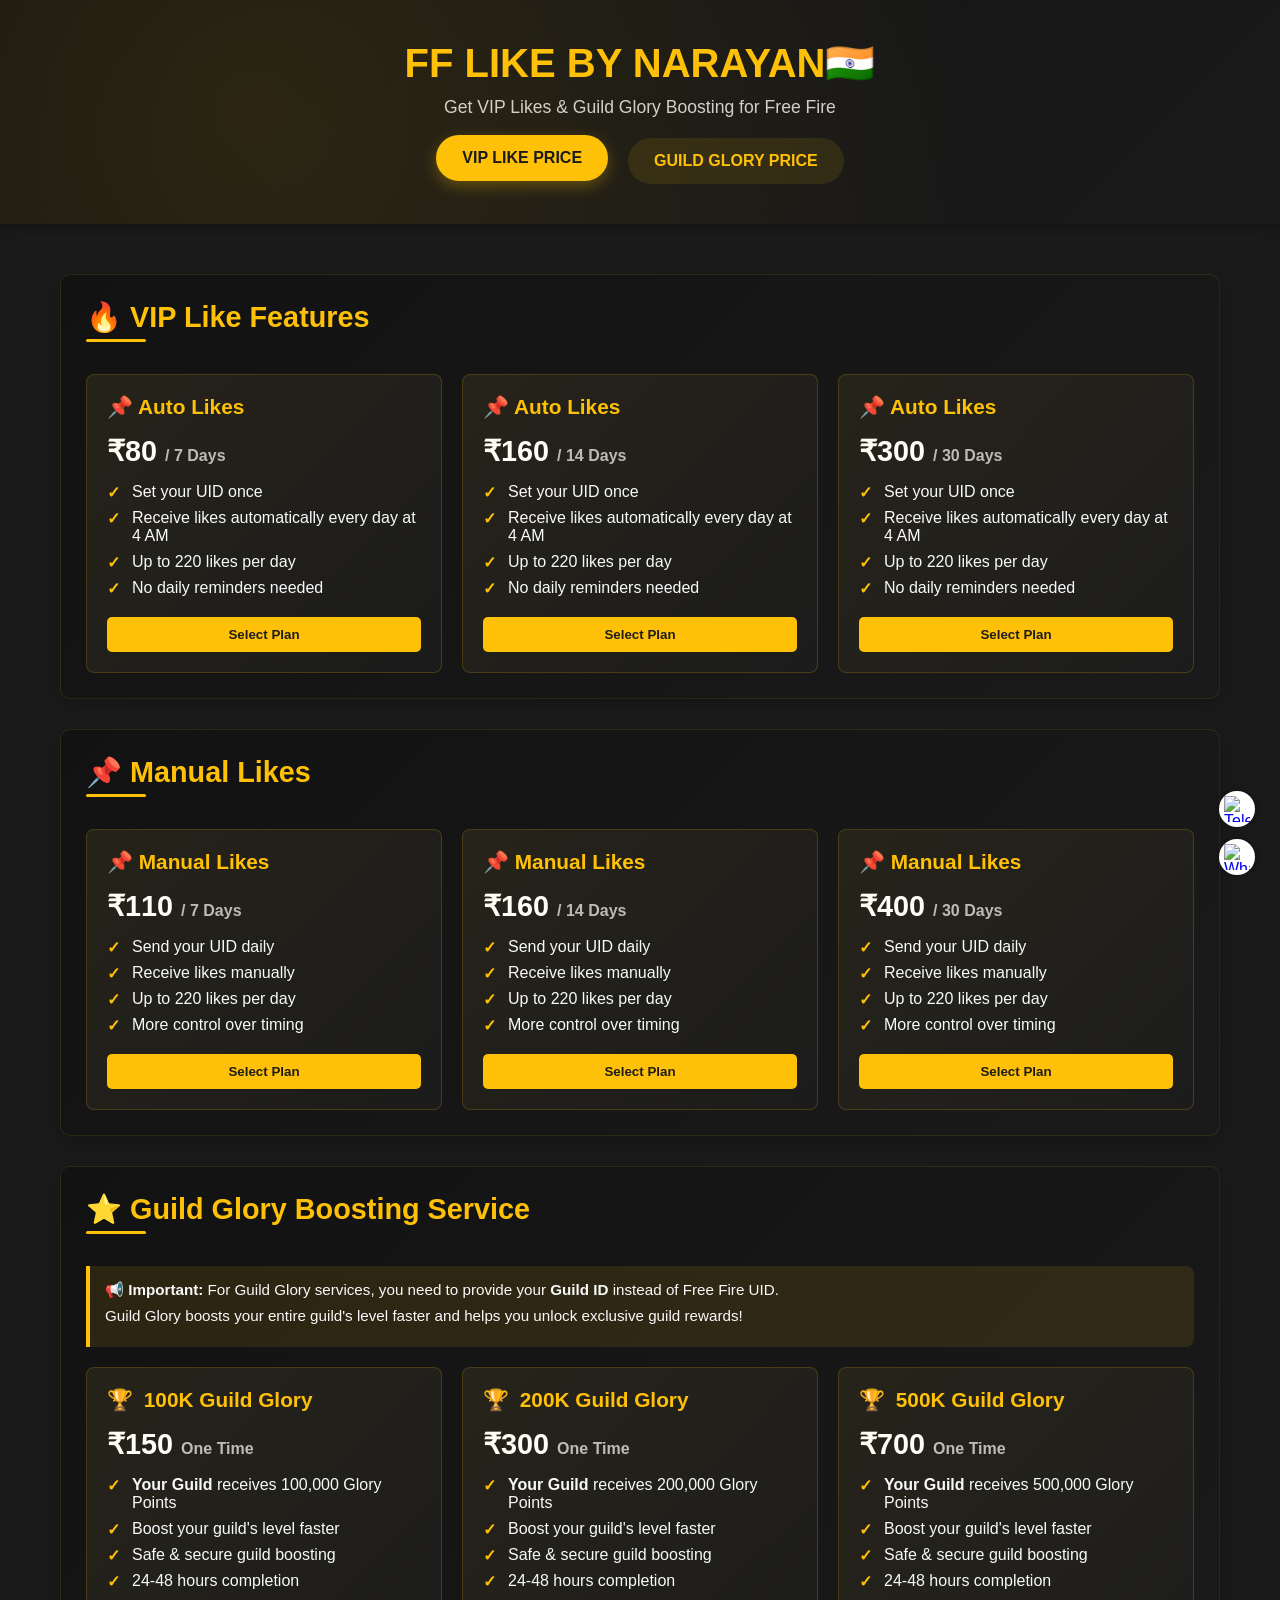
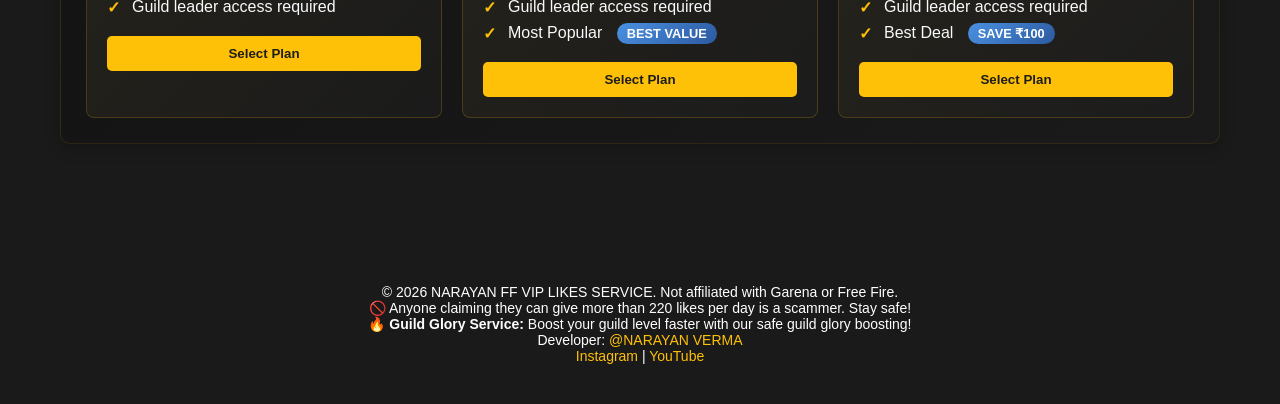
==== commit 02988bf7: "Update index.html" ====
--- a/index.html
+++ b/index.html
@@ -621,7 +621,7 @@
                 <div class="plans">
                     <div class="plan-card">
                         <h3 class="plan-title">📌 Auto Likes</h3>
-                        <div class="plan-price">80 <span>/ 7 Days</span></div>
+                        <div class="plan-price">₹80 <span>/ 7 Days</span></div>
                         <ul class="plan-features">
                             <li>Set your UID once</li>
                             <li>Receive likes automatically every day at 4 AM</li>
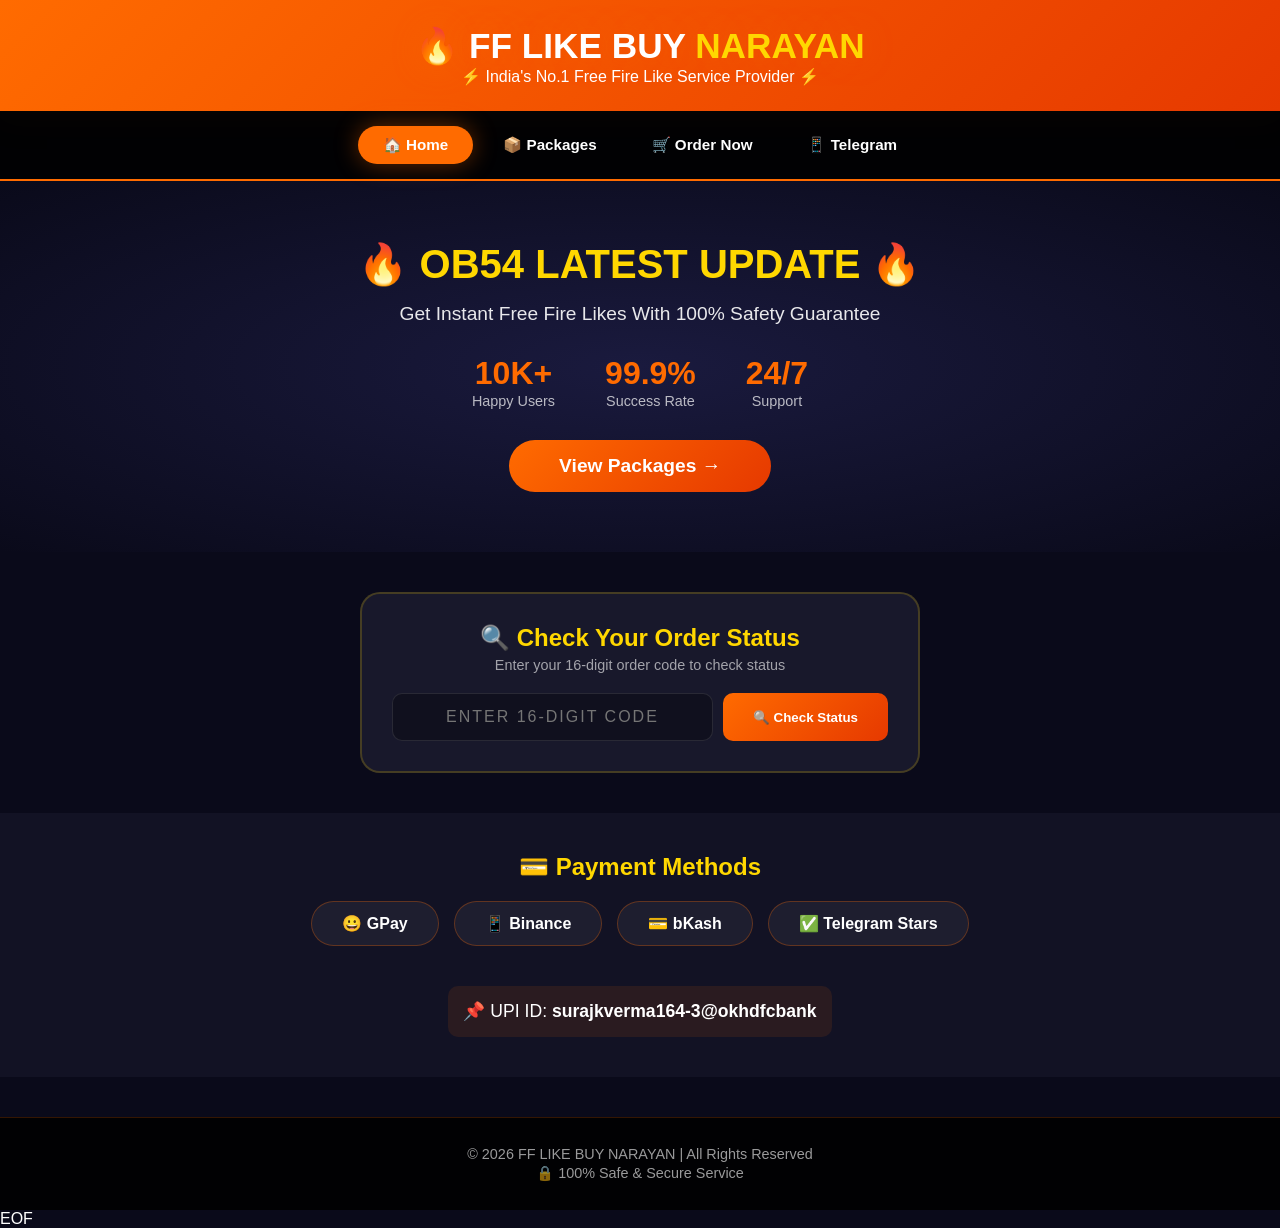
==== commit b701fe1a: "Add files via upload" ====
--- a/index.html
+++ b/index.html
@@ -1,1164 +1,251 @@
 <!DOCTYPE html>
-<html lang="en">
+<html lang="hi">
 <head>
     <meta charset="UTF-8">
     <meta name="viewport" content="width=device-width, initial-scale=1.0">
-    <title>FF LIKE BY NARAYAN🇮🇳</title>
+    <title>FF LIKE BUY - NARAYAN</title>
     <style>
-        :root {
-            --primary: #ffc107;
-            --primary-dark: #ffa000;
-            --dark: #1a1a1a;
-            --darker: #121212;
-            --light: #f8f9fa;
-            --success: #28a745;
-            --danger: #dc3545;
-        }
-        
-        * {
-            margin: 0;
-            padding: 0;
-            box-sizing: border-box;
-            font-family: 'Segoe UI', Tahoma, Geneva, Verdana, sans-serif;
-        }
-        
-        body {
-            background-color: var(--dark);
-            color: var(--light);
-            min-height: 100vh;
-            overflow-x: hidden;
-        }
-        
-        .container {
-            max-width: 1200px;
-            margin: 0 auto;
-            padding: 20px;
-        }
-        
-        header {
-            background: linear-gradient(135deg, var(--darker), var(--dark));
-            padding: 20px 0;
-            box-shadow: 0 4px 12px rgba(0, 0, 0, 0.3);
-            position: relative;
-            overflow: hidden;
-        }
-        
-        header::before {
-            content: "";
-            position: absolute;
-            top: 0;
-            left: 0;
-            width: 100%;
-            height: 100%;
-            background: radial-gradient(circle at 20% 50%, rgba(255, 193, 7, 0.1), transparent 70%);
-            pointer-events: none;
-        }
-        
-        .logo {
-            text-align: center;
-            margin-bottom: 20px;
-            animation: glow 2s infinite alternate;
-        }
-        
-        @keyframes glow {
-            from {
-                text-shadow: 0 0 5px rgba(255, 193, 7, 0.5);
-            }
-            to {
-                text-shadow: 0 0 15px rgba(255, 193, 7, 0.8), 0 0 20px rgba(255, 193, 7, 0.6);
-            }
-        }
-        
-        .logo h1 {
-            font-size: 2.5rem;
-            color: var(--primary);
-            margin-bottom: 10px;
-        }
-        
-        .logo p {
-            color: rgba(255, 255, 255, 0.8);
-            font-size: 1.1rem;
-        }
-        
-        /* Navigation Menu */
-        .nav-menu {
-            display: flex;
-            justify-content: center;
-            gap: 20px;
-            margin-top: 20px;
-            flex-wrap: wrap;
-        }
-        
-        .nav-menu a {
-            background: rgba(255, 193, 7, 0.1);
-            color: var(--primary);
-            padding: 12px 24px;
-            border-radius: 30px;
-            text-decoration: none;
-            font-weight: bold;
-            transition: all 0.3s ease;
-            border: 2px solid transparent;
-        }
-        
-        .nav-menu a:hover,
-        .nav-menu a.active {
-            background: var(--primary);
-            color: var(--dark);
-            border-color: var(--primary);
-            transform: translateY(-3px);
-            box-shadow: 0 5px 15px rgba(255, 193, 7, 0.3);
-        }
-        
-        .main-content {
-            display: flex;
-            flex-direction: column;
-            gap: 30px;
-            margin-top: 30px;
-        }
-        
-        .service-section {
-            background: linear-gradient(135deg, var(--darker), var(--dark));
-            border-radius: 10px;
-            padding: 25px;
-            box-shadow: 0 5px 15px rgba(0, 0, 0, 0.2);
-            border: 1px solid rgba(255, 193, 7, 0.1);
-            transition: transform 0.3s, box-shadow 0.3s;
-            scroll-margin-top: 100px;
-        }
-        
-        .service-section:hover {
-            transform: translateY(-5px);
-            box-shadow: 0 8px 25px rgba(0, 0, 0, 0.3), 0 0 0 1px var(--primary);
-        }
-        
-        .section-title {
-            color: var(--primary);
-            font-size: 1.8rem;
-            margin-bottom: 20px;
-            position: relative;
-            display: inline-block;
-        }
-        
-        .section-title::after {
-            content: "";
-            position: absolute;
-            bottom: -8px;
-            left: 0;
-            width: 60px;
-            height: 3px;
-            background: var(--primary);
-            border-radius: 3px;
-        }
-        
-        .plans {
-            display: grid;
-            grid-template-columns: repeat(auto-fit, minmax(300px, 1fr));
-            gap: 20px;
-            margin-top: 20px;
-        }
-        
-        .plan-card {
-            background: rgba(30, 30, 30, 0.7);
-            border-radius: 8px;
-            padding: 20px;
-            border: 1px solid rgba(255, 193, 7, 0.2);
-            transition: all 0.3s;
-            position: relative;
-            overflow: hidden;
-        }
-        
-        .plan-card::before {
-            content: "";
-            position: absolute;
-            top: 0;
-            left: 0;
-            width: 100%;
-            height: 100%;
-            background: linear-gradient(135deg, rgba(255, 193, 7, 0.05), transparent);
-            pointer-events: none;
-        }
-        
-        .plan-card:hover {
-            border-color: var(--primary);
-            transform: translateY(-5px);
-            box-shadow: 0 10px 20px rgba(0, 0, 0, 0.2);
-        }
-        
-        .plan-title {
-            color: var(--primary);
-            font-size: 1.3rem;
-            margin-bottom: 10px;
-        }
-        
-        .plan-price {
-            font-size: 1.8rem;
-            font-weight: bold;
-            margin: 15px 0;
-            color: white;
-        }
-        
-        .plan-price span {
-            font-size: 1rem;
-            color: rgba(255, 255, 255, 0.7);
-        }
-        
-        .plan-features {
-            list-style-type: none;
-            margin-bottom: 20px;
-        }
-        
-        .plan-features li {
-            margin-bottom: 8px;
-            position: relative;
-            padding-left: 25px;
-        }
-        
-        .plan-features li::before {
-            content: "✓";
-            position: absolute;
-            left: 0;
-            color: var(--primary);
-            font-weight: bold;
-        }
-        
-        .btn {
-            display: inline-block;
-            padding: 10px 25px;
-            border-radius: 5px;
-            font-weight: bold;
-            text-decoration: none;
-            text-align: center;
-            cursor: pointer;
-            transition: all 0.3s;
-            border: none;
-            width: 100%;
-        }
-        
-        .btn-primary {
-            background-color: var(--primary);
-            color: var(--dark);
-        }
-        
-        .btn-primary:hover {
-            background-color: var(--primary-dark);
-            transform: translateY(-2px);
-            box-shadow: 0 5px 15px rgba(255, 160, 0, 0.3);
-        }
-        
-        .form-group {
-            margin-bottom: 20px;
-        }
-        
-        label {
-            display: block;
-            margin-bottom: 8px;
-            color: rgba(255, 255, 255, 0.9);
-        }
-        
-        input, select {
-            width: 100%;
-            padding: 12px 15px;
-            border-radius: 5px;
-            border: 1px solid rgba(255, 255, 255, 0.1);
-            background-color: rgba(30, 30, 30, 0.8);
-            color: white;
-            font-size: 1rem;
-            transition: all 0.3s;
-        }
-        
-        input:focus, select:focus {
-            outline: none;
-            border-color: var(--primary);
-            box-shadow: 0 0 0 2px rgba(255, 193, 7, 0.3);
-        }
-        
-        .payment-modal {
-            position: fixed;
-            top: 0;
-            left: 0;
-            width: 100%;
-            height: 100%;
-            background-color: rgba(0, 0, 0, 0.8);
-            display: flex;
-            justify-content: center;
-            align-items: center;
-            z-index: 1000;
-            opacity: 0;
-            pointer-events: none;
-            transition: opacity 0.3s;
-        }
-        
-        .payment-modal.active {
-            opacity: 1;
-            pointer-events: all;
-        }
-        
-        .payment-content {
-            background: linear-gradient(135deg, var(--darker), var(--dark));
-            border-radius: 10px;
-            padding: 30px;
-            width: 90%;
-            max-width: 500px;
-            box-shadow: 0 10px 30px rgba(0, 0, 0, 0.5);
-            border: 1px solid var(--primary);
-            position: relative;
-            transform: translateY(-20px);
-            transition: transform 0.3s;
-        }
-        
-        .payment-modal.active .payment-content {
-            transform: translateY(0);
-        }
-        
-        .close-modal {
-            position: absolute;
-            top: 15px;
-            right: 15px;
-            font-size: 1.5rem;
-            color: rgba(255, 255, 255, 0.6);
-            cursor: pointer;
-            transition: color 0.3s;
-        }
-        
-        .close-modal:hover {
-            color: var(--primary);
-        }
-        
-        .payment-details {
-            margin-top: 20px;
-        }
-        
-        .payment-info {
-            background-color: rgba(255, 193, 7, 0.1);
-            border-left: 3px solid var(--primary);
-            padding: 15px;
-            margin: 20px 0;
-            border-radius: 0 5px 5px 0;
-        }
-        
-        .payment-info p {
-            margin-bottom: 8px;
-        }
-        
-        .payment-info strong {
-            color: var(--primary);
-        }
-        
-        .qr-code {
-            text-align: center;
-            margin: 20px 0;
-            padding: 15px;
-            background-color: rgba(255, 255, 255, 0.05);
-            border-radius: 5px;
-            border: 2px solid var(--primary);
-            position: relative;
-        }
-        
-        .qr-code::before {
-            content: "";
-            position: absolute;
-            top: 5px;
-            left: 5px;
-            right: 5px;
-            bottom: 5px;
-            border: 1px dashed rgba(255, 193, 7, 0.5);
-            border-radius: 3px;
-            pointer-events: none;
-        }
-        
-        .qr-code img {
-            max-width: 200px;
-            margin-bottom: 10px;
-            border: 1px solid rgba(255, 255, 255, 0.1);
-        }
-        
-        .note {
-            font-size: 0.9rem;
-            color: rgba(255, 255, 255, 0.7);
-            margin-top: 20px;
-            padding-top: 10px;
-            border-top: 1px solid rgba(255, 255, 255, 0.1);
-        }
-        
-        footer {
-            text-align: center;
-            padding: 30px 0;
-            margin-top: 50px;
-            background-color: var(--darker);
-            color: rgba(255, 255, 255, 0.6);
-            font-size: 0.9rem;
-        }
-        
-        .stars {
-            position: absolute;
-            width: 100%;
-            height: 100%;
-            top: 0;
-            left: 0;
-            pointer-events: none;
-            z-index: -1;
-            overflow: hidden;
-        }
-        
-        .star {
-            position: absolute;
-            background-color: rgba(255, 255, 255, 0.8);
-            border-radius: 50%;
-            animation: twinkle var(--duration, 3s) infinite ease-in-out;
-            opacity: 0;
-        }
-        
-        @keyframes twinkle {
-            0%, 100% {
-                opacity: 0;
-                transform: scale(0.5);
-            }
-            50% {
-                opacity: 1;
-                transform: scale(1);
-            }
-        }
-        
-        @media (max-width: 768px) {
-            .plans {
-                grid-template-columns: 1fr;
-            }
-            
-            .logo h1 {
-                font-size: 2rem;
-            }
-            
-            .nav-menu {
-                flex-direction: column;
-                align-items: center;
-                gap: 10px;
-            }
-            
-            .nav-menu a {
-                width: 80%;
-                text-align: center;
-            }
-        }
-        
-        /* Animation classes */
-        .fade-in {
-            animation: fadeIn 1s ease-in;
-        }
-        
-        @keyframes fadeIn {
-            from { opacity: 0; }
-            to { opacity: 1; }
-        }
-        
-        .slide-up {
-            animation: slideUp 0.8s ease-out;
-        }
-        
-        @keyframes slideUp {
-            from { 
-                opacity: 0;
-                transform: translateY(30px);
-            }
-            to { 
-                opacity: 1;
-                transform: translateY(0);
-            }
-        }
-        
-        .pulse {
-            animation: pulse 2s infinite;
-        }
-        
-        @keyframes pulse {
-            0% {
-                box-shadow: 0 0 0 0 rgba(255, 193, 7, 0.4);
-            }
-            70% {
-                box-shadow: 0 0 0 10px rgba(255, 193, 7, 0);
-            }
-            100% {
-                box-shadow: 0 0 0 0 rgba(255, 193, 7, 0);
-            }
-        }
-        
-        .copy-btn {
-            background-color: rgba(255, 193, 7, 0.1);
-            color: var(--primary);
-            border: 1px solid var(--primary);
-            padding: 5px 10px;
-            border-radius: 4px;
-            cursor: pointer;
-            font-size: 0.8rem;
-            margin-left: 10px;
-            transition: all 0.2s;
-        }
-        
-        .copy-btn:hover {
-            background-color: rgba(255, 193, 7, 0.2);
-        }
-        
-        .upi-id {
-            display: flex;
-            align-items: center;
-            justify-content: center;
-            margin-top: 10px;
-            font-weight: bold;
-        }
-        
-        .telegram-username {
-            margin-top: 15px;
-        }
-        
-        /* Floating buttons */
-        .floating-btn-group {
-            position: fixed;
-            right: 25px;
-            bottom: 25px;
-            display: flex;
-            flex-direction: column;
-            gap: 12px;
-            z-index: 1000;
-        }
-
-        .floating-btn {
-            background-color: white;
-            border-radius: 50%;
-            padding: 5px;
-            box-shadow: 0 0 8px rgba(0, 0, 0, 0.3);
-            transition: transform 0.2s ease;
-        }
-
-        .floating-btn img {
-            width: 26px;
-            height: 26px;
-            display: block;
-        }
-
-        .floating-btn:hover {
-            transform: scale(1.1);
-        }
-
-        .footer {
-            margin-top: 80px;
-            padding: 20px;
-            text-align: center;
-            background-color: #1a1a1a;
-            color: white;
-            font-size: 14px;
-        }
-
-        .footer a {
-            color: #ffc107;
-            text-decoration: none;
-        }
-
-        .footer a:hover {
-            text-decoration: underline;
-        }
-        
-        .glory-icon {
-            color: #ffd700;
-            margin-right: 5px;
-        }
-        
-        .badge {
-            background: linear-gradient(135deg, #ffd700, #ff9800);
-            color: var(--dark);
-            padding: 3px 10px;
-            border-radius: 20px;
-            font-size: 0.8rem;
-            font-weight: bold;
-            margin-left: 10px;
-        }
-        
-        .guild-badge {
-            background: linear-gradient(135deg, #4a90e2, #2c5aa0);
-            color: white;
-            padding: 3px 10px;
-            border-radius: 20px;
-            font-size: 0.8rem;
-            font-weight: bold;
-            margin-left: 10px;
-        }
-        
-        .info-note {
-            background-color: rgba(255, 193, 7, 0.1);
-            border-left: 4px solid var(--primary);
-            padding: 15px;
-            margin: 20px 0;
-            border-radius: 0 8px 8px 0;
-        }
-        
-        .info-note p {
-            margin-bottom: 8px;
-            font-size: 0.95rem;
-        }
+        *{margin:0;padding:0;box-sizing:border-box;font-family:'Segoe UI',Arial,sans-serif}
+        body{background:#0a0a1a;color:#fff;min-height:100vh}
+        .header{background:linear-gradient(135deg,#ff6b00,#e63900);padding:25px;text-align:center;box-shadow:0 4px 30px rgba(255,107,0,0.3)}
+        .header h1{font-size:2.2rem;text-shadow:0 0 30px rgba(255,107,0,0.4)}
+        .header h1 span{color:#FFD700}
+        .navbar{background:rgba(0,0,0,0.9);padding:15px;text-align:center;border-bottom:2px solid #ff6b00;display:flex;justify-content:center;flex-wrap:wrap;gap:5px}
+        .navbar a{color:#fff;text-decoration:none;padding:10px 25px;border-radius:30px;transition:all 0.3s;font-weight:600;font-size:0.95rem}
+        .navbar a:hover,.navbar a.active{background:#ff6b00;box-shadow:0 0 25px rgba(255,107,0,0.4)}
+        .hero{padding:60px 20px;text-align:center;background:radial-gradient(ellipse at center,#1a1a3e,#0a0a1a)}
+        .hero h2{font-size:2.5rem;color:#FFD700;margin-bottom:15px}
+        .hero p{font-size:1.2rem;opacity:0.9;margin-bottom:30px}
+        .hero-stats{display:flex;justify-content:center;gap:50px;margin:30px 0}
+        .stat .number{font-size:2rem;font-weight:bold;color:#ff6b00;display:block}
+        .stat .label{font-size:0.9rem;opacity:0.7}
+        .btn-hero{display:inline-block;background:linear-gradient(135deg,#ff6b00,#e63900);color:#fff;padding:15px 50px;border-radius:50px;text-decoration:none;font-weight:bold;font-size:1.2rem;transition:all 0.3s}
+        .btn-hero:hover{transform:scale(1.05);box-shadow:0 0 40px rgba(255,107,0,0.4)}
+        .payment-methods{padding:40px 20px;text-align:center;background:rgba(26,26,46,0.5)}
+        .payment-methods h2{margin-bottom:20px;color:#FFD700}
+        .payment-grid{display:flex;justify-content:center;flex-wrap:wrap;gap:15px;margin:20px 0}
+        .payment-item{background:rgba(255,255,255,0.05);padding:12px 30px;border-radius:50px;border:1px solid rgba(255,107,0,0.3);font-weight:600}
+        .upi-info{margin-top:20px;font-size:1.1rem;background:rgba(255,107,0,0.1);padding:15px;border-radius:10px;display:inline-block}
+
+        /* CHECK STATUS - HOME PAGE */
+        .check-status-home{padding:40px 20px;max-width:600px;margin:0 auto}
+        .check-status-home .check-box{background:rgba(26,26,46,0.9);border-radius:20px;padding:30px;border:2px solid rgba(255,215,0,0.2)}
+        .check-status-home h3{color:#FFD700;text-align:center;margin-bottom:5px;font-size:1.5rem}
+        .check-status-home .sub-text{text-align:center;opacity:0.6;font-size:0.9rem;margin-bottom:20px}
+        .check-status-home .input-group{display:flex;gap:10px;flex-wrap:wrap}
+        .check-status-home .input-group input{flex:1;min-width:150px;padding:14px;border-radius:10px;border:1px solid rgba(255,255,255,0.1);background:rgba(0,0,0,0.3);color:#fff;font-size:1rem;text-align:center;letter-spacing:2px;text-transform:uppercase}
+        .check-status-home .input-group input:focus{outline:none;border-color:#ff6b00}
+        .btn-check-home{background:linear-gradient(135deg,#ff6b00,#e63900);color:#fff;border:none;padding:14px 30px;border-radius:10px;font-weight:bold;cursor:pointer;transition:all 0.3s}
+        .btn-check-home:hover{transform:scale(1.02);box-shadow:0 0 20px rgba(255,107,0,0.3)}
+        .status-box-home{padding:20px;border-radius:15px;margin-top:15px;display:none}
+        .status-box-home.active{display:block}
+        .status-pending{color:#ff9800;font-size:1.3rem;font-weight:bold}
+        .status-approved{color:#00c853;font-size:1.3rem;font-weight:bold}
+        .status-rejected{color:#ff1744;font-size:1.3rem;font-weight:bold}
+        .status-details-home{margin-top:15px;padding:15px;background:rgba(0,0,0,0.3);border-radius:10px}
+        .status-details-home p{margin:5px 0}
+        .btn-view-receipt-home{background:linear-gradient(135deg,#FFD700,#ff6b00);color:#000;border:none;padding:12px 25px;border-radius:50px;font-weight:bold;cursor:pointer;margin-top:15px;transition:all 0.3s}
+        .btn-view-receipt-home:hover{transform:scale(1.05)}
+
+        .footer{background:rgba(0,0,0,0.9);text-align:center;padding:25px;margin-top:40px;border-top:1px solid rgba(255,107,0,0.2)}
+        .footer p{opacity:0.6;font-size:0.9rem;margin:3px 0}
+        @media(max-width:768px){.header h1{font-size:1.5rem}.hero h2{font-size:1.8rem}.hero-stats{gap:20px;flex-wrap:wrap}.navbar a{padding:8px 15px;font-size:0.8rem}}
     </style>
 </head>
 <body>
-    <div class="stars" id="stars"></div>
-    
-    <header>
-        <div class="container">
-            <div class="logo">
-                <h1 class="fade-in">FF LIKE BY NARAYAN🇮🇳</h1>
-                <p class="slide-up">Get VIP Likes & Guild Glory Boosting for Free Fire</p>
-            </div>
-            
-            <!-- Navigation Menu -->
-            <div class="nav-menu fade-in">
-                <a href="#like-price" class="nav-link active">VIP LIKE PRICE</a>
-                <a href="#glory-price" class="nav-link">GUILD GLORY PRICE</a>
-            </div>
+
+<header class="header">
+    <div class="header-content">
+        <h1>🔥 FF LIKE BUY <span>NARAYAN</span></h1>
+        <p>⚡ India's No.1 Free Fire Like Service Provider ⚡</p>
+    </div>
+</header>
+
+<nav class="navbar">
+    <a href="index.html" class="active">🏠 Home</a>
+    <a href="packages.html">📦 Packages</a>
+    <a href="order.html">🛒 Order Now</a>
+    <a href="https://t.me/narayan_verma" target="_blank">📱 Telegram</a>
+</nav>
+
+<section class="hero">
+    <div class="hero-content">
+        <h2>🔥 OB54 LATEST UPDATE 🔥</h2>
+        <p>Get Instant Free Fire Likes With 100% Safety Guarantee</p>
+        <div class="hero-stats">
+            <div class="stat"><span class="number">10K+</span><span class="label">Happy Users</span></div>
+            <div class="stat"><span class="number">99.9%</span><span class="label">Success Rate</span></div>
+            <div class="stat"><span class="number">24/7</span><span class="label">Support</span></div>
         </div>
-    </header>
-    
-    <div class="container">
-        <div class="main-content">
-            <!-- VIP Likes Section -->
-            <section id="like-price" class="service-section slide-up">
-                <h2 class="section-title">🔥 VIP Like Features</h2>
-                <div class="plans">
-                    <div class="plan-card">
-                        <h3 class="plan-title">📌 Auto Likes</h3>
-                        <div class="plan-price">₹80 <span>/ 7 Days</span></div>
-                        <ul class="plan-features">
-                            <li>Set your UID once</li>
-                            <li>Receive likes automatically every day at 4 AM</li>
-                            <li>Up to 220 likes per day</li>
-                            <li>No daily reminders needed</li>
-                        </ul>
-                        <button class="btn btn-primary select-plan" data-type="auto" data-days="7" data-price="80">Select Plan</button>
-                    </div>
-                    
-                    <div class="plan-card">
-                        <h3 class="plan-title">📌 Auto Likes</h3>
-                        <div class="plan-price">₹160 <span>/ 14 Days</span></div>
-                        <ul class="plan-features">
-                            <li>Set your UID once</li>
-                            <li>Receive likes automatically every day at 4 AM</li>
-                            <li>Up to 220 likes per day</li>
-                            <li>No daily reminders needed</li>
-                        </ul>
-                        <button class="btn btn-primary select-plan" data-type="auto" data-days="14" data-price="160">Select Plan</button>
-                    </div>
-                    
-                    <div class="plan-card">
-                        <h3 class="plan-title">📌 Auto Likes</h3>
-                        <div class="plan-price">₹300 <span>/ 30 Days</span></div>
-                        <ul class="plan-features">
-                            <li>Set your UID once</li>
-                            <li>Receive likes automatically every day at 4 AM</li>
-                            <li>Up to 220 likes per day</li>
-                            <li>No daily reminders needed</li>
-                        </ul>
-                        <button class="btn btn-primary select-plan" data-type="auto" data-days="28" data-price="300">Select Plan</button>
-                    </div>
+        <a href="packages.html" class="btn-hero">View Packages →</a>
+    </div>
+</section>
+
+<!-- ========================================== -->
+<!-- CHECK ORDER STATUS - HOME PAGE -->
+<!-- ========================================== -->
+<section id="checkStatus" class="check-status-home">
+    <div class="check-box">
+        <h3>🔍 Check Your Order Status</h3>
+        <p class="sub-text">Enter your 16-digit order code to check status</p>
+        <div class="input-group">
+            <input type="text" id="checkCodeHome" placeholder="Enter 16-digit code" maxlength="16" style="text-transform:uppercase;" oninput="this.value=this.value.toUpperCase()">
+            <button class="btn-check-home" onclick="checkOrderHome()">🔍 Check Status</button>
+        </div>
+        <div id="checkStatusBoxHome" class="status-box-home">
+            <div id="checkStatusResultHome"></div>
+        </div>
+    </div>
+</section>
+
+<section class="payment-methods">
+    <h2>💳 Payment Methods</h2>
+    <div class="payment-grid">
+        <div class="payment-item">😀 GPay</div>
+        <div class="payment-item">📱 Binance</div>
+        <div class="payment-item">💳 bKash</div>
+        <div class="payment-item">✅ Telegram Stars</div>
+    </div>
+    <p class="upi-info">📌 UPI ID: <strong>surajkverma164-3@okhdfcbank</strong></p>
+</section>
+
+<footer class="footer">
+    <p>© 2026 FF LIKE BUY NARAYAN | All Rights Reserved</p>
+    <p>🔒 100% Safe & Secure Service</p>
+</footer>
+
+<script>
+// ============================================
+// CHECK ORDER FROM HOME PAGE
+// ============================================
+function checkOrderHome() {
+    const code = document.getElementById('checkCodeHome').value.trim().toUpperCase();
+    const resultBox = document.getElementById('checkStatusResultHome');
+    const statusBox = document.getElementById('checkStatusBoxHome');
+    
+    if(!code || code.length < 10) {
+        resultBox.innerHTML = `<p style="color:#ff1744;text-align:center;">❌ Please enter a valid code!</p>`;
+        statusBox.classList.add('active');
+        return;
+    }
+    
+    const orders = JSON.parse(localStorage.getItem('orders') || '[]');
+    const order = orders.find(o => o.code === code);
+    
+    if(!order) {
+        resultBox.innerHTML = `
+            <div style="text-align:center;padding:20px;">
+                <p style="color:#ff1744;font-size:1.5rem;">❌</p>
+                <p style="color:#ff1744;font-weight:bold;">Order Not Found!</p>
+                <p style="opacity:0.6;">Please check your code and try again.</p>
+            </div>
+        `;
+        statusBox.classList.add('active');
+        return;
+    }
+    
+    let statusHTML = '';
+    
+    if(order.status === 'pending') {
+        statusHTML = `
+            <div style="text-align:center;padding:10px;">
+                <p class="status-pending">⏳ PENDING</p>
+                <p style="opacity:0.8;margin-top:10px;">⏳ Admin is verifying your payment.</p>
+                <p style="opacity:0.6;font-size:0.9rem;margin-top:5px;">Please wait for approval.</p>
+                <div class="status-details-home">
+                    <p><strong>Order Code:</strong> ${order.code}</p>
+                    <p><strong>Name:</strong> ${order.name}</p>
+                    <p><strong>Package:</strong> ${order.package}</p>
+                    <p><strong>Amount:</strong> ₹${order.amount}</p>
+                    <p><strong>Date:</strong> ${order.date}</p>
                 </div>
-            </section>
-            
-            <section class="service-section slide-up">
-                <h2 class="section-title">📌 Manual Likes</h2>
-                <div class="plans">
-                    <div class="plan-card">
-                        <h3 class="plan-title">📌 Manual Likes</h3>
-                        <div class="plan-price">₹110 <span>/ 7 Days</span></div>
-                        <ul class="plan-features">
-                            <li>Send your UID daily</li>
-                            <li>Receive likes manually</li>
-                            <li>Up to 220 likes per day</li>
-                            <li>More control over timing</li>
-                        </ul>
-                        <button class="btn btn-primary select-plan" data-type="manual" data-days="7" data-price="110">Select Plan</button>
-                    </div>
-                    
-                    <div class="plan-card">
-                        <h3 class="plan-title">📌 Manual Likes</h3>
-                        <div class="plan-price">₹160 <span>/ 14 Days</span></div>
-                        <ul class="plan-features">
-                            <li>Send your UID daily</li>
-                            <li>Receive likes manually</li>
-                            <li>Up to 220 likes per day</li>
-                            <li>More control over timing</li>
-                        </ul>
-                        <button class="btn btn-primary select-plan" data-type="manual" data-days="14" data-price="160">Select Plan</button>
-                    </div>
-                    
-                    <div class="plan-card">
-                        <h3 class="plan-title">📌 Manual Likes</h3>
-                        <div class="plan-price">₹400 <span>/ 30 Days</span></div>
-                        <ul class="plan-features">
-                            <li>Send your UID daily</li>
-                            <li>Receive likes manually</li>
-                            <li>Up to 220 likes per day</li>
-                            <li>More control over timing</li>
-                        </ul>
-                        <button class="btn btn-primary select-plan" data-type="manual" data-days="30" data-price="400">Select Plan</button>
-                    </div>
+            </div>
+        `;
+    } else if(order.status === 'approved') {
+        statusHTML = `
+            <div style="text-align:center;padding:10px;">
+                <p class="status-approved">✅ APPROVED</p>
+                <p style="opacity:0.8;margin-top:10px;">🎉 Your payment has been verified!</p>
+                <div class="status-details-home">
+                    <p><strong>Order Code:</strong> ${order.code}</p>
+                    <p><strong>Name:</strong> ${order.name}</p>
+                    <p><strong>Package:</strong> ${order.package}</p>
+                    <p><strong>Amount:</strong> ₹${order.amount}</p>
+                    <p><strong>Date:</strong> ${order.date}</p>
                 </div>
-            </section>
-            
-            <!-- Guild Glory Boosting Section -->
-            <section id="glory-price" class="service-section slide-up">
-                <h2 class="section-title">⭐ Guild Glory Boosting Service</h2>
-                
-                <div class="info-note">
-                    <p><strong>📢 Important:</strong> For Guild Glory services, you need to provide your <strong>Guild ID</strong> instead of Free Fire UID.</p>
-                    <p>Guild Glory boosts your entire guild's level faster and helps you unlock exclusive guild rewards!</p>
+                <button class="btn-view-receipt-home" onclick="showReceiptPopup('${order.code}')">📥 View Receipt</button>
+            </div>
+        `;
+    } else if(order.status === 'rejected') {
+        statusHTML = `
+            <div style="text-align:center;padding:10px;">
+                <p class="status-rejected">❌ REJECTED</p>
+                <p style="opacity:0.8;margin-top:10px;">❌ Your payment verification failed.</p>
+                <p style="opacity:0.6;font-size:0.9rem;margin-top:5px;">Please contact admin for support.</p>
+                <div class="status-details-home">
+                    <p><strong>Order Code:</strong> ${order.code}</p>
+                    <p><strong>Name:</strong> ${order.name}</p>
+                    <p><strong>Package:</strong> ${order.package}</p>
+                    <p><strong>Amount:</strong> ₹${order.amount}</p>
+                    <p><strong>Date:</strong> ${order.date}</p>
                 </div>
-                
-                <div class="plans">
-                    <div class="plan-card">
-                        <h3 class="plan-title"><span class="glory-icon">🏆</span> 100K Guild Glory</h3>
-                        <div class="plan-price">₹150 <span>One Time</span></div>
-                        <ul class="plan-features">
-                            <li><strong>Your Guild</strong> receives 100,000 Glory Points</li>
-                            <li>Boost your guild's level faster</li>
-                            <li>Safe & secure guild boosting</li>
-                            <li>24-48 hours completion</li>
-                            <li>Guild leader access required</li>
-                        </ul>
-                        <button class="btn btn-primary select-plan" data-type="glory" data-days="100k" data-price="150">Select Plan</button>
-                    </div>
-                    
-                    <div class="plan-card">
-                        <h3 class="plan-title"><span class="glory-icon">🏆</span> 200K Guild Glory</h3>
-                        <div class="plan-price">₹300 <span>One Time</span></div>
-                        <ul class="plan-features">
-                            <li><strong>Your Guild</strong> receives 200,000 Glory Points</li>
-                            <li>Boost your guild's level faster</li>
-                            <li>Safe & secure guild boosting</li>
-                            <li>24-48 hours completion</li>
-                            <li>Guild leader access required</li>
-                            <li>Most Popular <span class="guild-badge">BEST VALUE</span></li>
-                        </ul>
-                        <button class="btn btn-primary select-plan" data-type="glory" data-days="200k" data-price="300">Select Plan</button>
-                    </div>
-                    
-                    <div class="plan-card">
-                        <h3 class="plan-title"><span class="glory-icon">🏆</span> 500K Guild Glory</h3>
-                        <div class="plan-price">₹700 <span>One Time</span></div>
-                        <ul class="plan-features">
-                            <li><strong>Your Guild</strong> receives 500,000 Glory Points</li>
-                            <li>Boost your guild's level faster</li>
-                            <li>Safe & secure guild boosting</li>
-                            <li>24-48 hours completion</li>
-                            <li>Guild leader access required</li>
-                            <li>Best Deal <span class="guild-badge">SAVE ₹100</span></li>
-                        </ul>
-                        <button class="btn btn-primary select-plan" data-type="glory" data-days="500k" data-price="700">Select Plan</button>
-                    </div>
-                </div>
-            </section>
-            
-            <section class="service-section slide-up" id="order-form" style="display: none;">
-                <h2 class="section-title">Place Your Order</h2>
-                <form id="vip-order-form">
-                    <div class="form-group">
-                        <label id="id-field-label" for="uid">Free Fire UID</label>
-                        <input type="text" id="uid" placeholder="Enter your Free Fire UID" required>
-                    </div>
-                    
-                    <div class="form-group">
-                        <label for="server">Server Name</label>
-                        <input type="text" id="server" placeholder="Enter your server name" required>
-                    </div>
-                    
-                    <div class="form-group telegram-username">
-                        <label for="telegram">Telegram Username (with @)</label>
-                        <input type="text" id="telegram" placeholder="Enter your Telegram username (e.g., @username)" required>
-                    </div>
-                    
-                    <div class="form-group">
-                        <label for="plan-type">Plan Type</label>
-                        <input type="text" id="plan-type" readonly>
-                    </div>
-                    
-                    <div class="form-group">
-                        <label for="plan-duration">Plan Details</label>
-                        <input type="text" id="plan-duration" readonly>
-                    </div>
-                    
-                    <div class="form-group">
-                        <label for="plan-price">Plan Price</label>
-                        <input type="text" id="plan-price" readonly>
-                    </div>
-                    
-                    <button type="submit" class="btn btn-primary pulse">Proceed to Payment</button>
-                </form>
-            </section>
-        </div>
-    </div>
-    
-    <div class="payment-modal" id="payment-modal">
-        <div class="payment-content">
-            <span class="close-modal" id="close-modal">&times;</span>
-            <h2 class="section-title">Complete Your Payment</h2>
-            
-            <div class="payment-details">
-                <div class="payment-info">
-                    <p><strong>Order ID:</strong> <span id="order-id">FFVL-</span></p>
-                    <p><strong>Plan:</strong> <span id="payment-plan-type"></span> (<span id="payment-plan-duration"></span>)</p>
-                    <p><strong>Amount:</strong> ₹<span id="payment-amount"></span></p>
-                    <p id="id-type-display"><strong>UID:</strong> <span id="payment-uid"></span></p>
-                    <p><strong>Server:</strong> <span id="payment-server"></span></p>
-                    <p><strong>Telegram:</strong> <span id="payment-telegram"></span></p>
-                </div>
-                
-                <div class="qr-code">
-                    <h3>Scan QR Code to Pay</h3>
-                    <img id="upi-qr-code" src="" alt="UPI Payment QR Code">
-                    <div class="upi-id">
-                        <span id="display-upi-id">abhishek-gmr@fam</span>
-                        <button class="copy-btn" id="copy-upi-id">Copy</button>
-                    </div>
-                </div>
-                
-                <div class="form-group">
-                    <label for="transaction-id">Transaction ID/Reference No.</label>
-                    <input type="text" id="transaction-id" placeholder="Enter your transaction ID after payment">
-                </div>
-                
-                <button class="btn btn-primary" id="confirm-payment">Confirm Payment</button>
-                
-                <p class="note">Note: After payment confirmation, your service will be activated within 2 hours. For guild glory services, make sure you've provided the correct Guild ID. For any issues, contact support with your Order ID.</p>
-            </div>
-        </div>
-    </div>
-    
-    <!-- Floating Buttons -->
-    <div class="floating-btn-group">
-        <!-- Telegram -->
-        <a href="https://t.me/narayan_verma" target="_blank" class="floating-btn">
-            <img src="https://upload.wikimedia.org/wikipedia/commons/8/82/Telegram_logo.svg" alt="Telegram" />
-        </a>
-
-        <!-- WhatsApp -->
-        <a href="https://wa.me/8424948575" target="_blank" class="floating-btn">
-            <img src="https://upload.wikimedia.org/wikipedia/commons/6/6b/WhatsApp.svg" alt="WhatsApp" />
-        </a>
-    </div>
-    
-    <footer class="footer fade-in">
-        <div class="container">
-            <p>© 2026 NARAYAN FF VIP LIKES SERVICE. Not affiliated with Garena or Free Fire.</p>
-            <p>🚫 Anyone claiming they can give more than 220 likes per day is a scammer. Stay safe!</p>
-            <p>🔥 <strong>Guild Glory Service:</strong> Boost your guild level faster with our safe guild glory boosting!</p>
-            <p>Developer: <a href="https://t.me/narayanverma123" target="_blank">@NARAYAN VERMA</a></p>
-            <p>
-                <a href="https://www.instagram.com/_narayan__verma" target="_blank">Instagram</a> |
-                <a href="https://www.youtube.com/@narayanverma123" target="_blank">YouTube</a>
-            </p>
-        </div>
-    </footer>
-    
-    <script>
-        // Create twinkling stars
-        function createStars() {
-            const starsContainer = document.getElementById('stars');
-            const starCount = 50;
-            
-            for (let i = 0; i < starCount; i++) {
-                const star = document.createElement('div');
-                star.classList.add('star');
-                
-                // Random position
-                const x = Math.random() * 100;
-                const y = Math.random() * 100;
-                
-                // Random size
-                const size = Math.random() * 3 + 1;
-                
-                // Random animation duration
-                const duration = Math.random() * 3 + 2;
-                
-                star.style.left = `${x}%`;
-                star.style.top = `${y}%`;
-                star.style.width = `${size}px`;
-                star.style.height = `${size}px`;
-                star.style.setProperty('--duration', `${duration}s`);
-                star.style.animationDelay = `${Math.random() * 5}s`;
-                
-                starsContainer.appendChild(star);
+                <p style="margin-top:15px;">📱 Contact: <a href="https://t.me/narayan_verma" style="color:#ff6b00;" target="_blank">@narayan_verma</a></p>
+            </div>
+        `;
+    }
+    
+    resultBox.innerHTML = statusHTML;
+    statusBox.classList.add('active');
+}
+
+// ============================================
+// SHOW RECEIPT POPUP
+// ============================================
+function showReceiptPopup(code) {
+    const orders = JSON.parse(localStorage.getItem('orders') || '[]');
+    const order = orders.find(o => o.code === code);
+    
+    if(order && order.status === 'approved') {
+        alert(`
+🧾 PAYMENT RECEIPT
+
+Order Code: ${order.code}
+Name: ${order.name}
+Package: ${order.package}
+Amount: ₹${order.amount}
+Transaction ID: ${order.txnId}
+UID: ${order.uid}
+Phone: ${order.phone}
+Date: ${order.date}
+
+Status: ✅ APPROVED
+Daily likes delivery at 4:00 PM
+        `);
+        document.getElementById('checkStatusBoxHome').classList.remove('active');
+    }
+}
+
+// ============================================
+// SCROLL TO CHECK STATUS IF HASH
+// ============================================
+window.onload = function() {
+    if(window.location.hash === '#checkStatus') {
+        setTimeout(function() {
+            var el = document.getElementById('checkStatus');
+            if(el) {
+                el.scrollIntoView({behavior: 'smooth'});
+                el.style.border = '2px solid #FFD700';
+                el.style.boxShadow = '0 0 40px rgba(255,215,0,0.3)';
+                setTimeout(function() {
+                    el.style.border = '2px solid rgba(255,215,0,0.2)';
+                    el.style.boxShadow = 'none';
+                }, 3000);
             }
-        }
-        
-        // Generate random order ID
-        function generateOrderId() {
-            const chars = 'ABCDEFGHIJKLMNOPQRSTUVWXYZ0123456789';
-            let result = '';
-            for (let i = 0; i < 6; i++) {
-                result += chars.charAt(Math.floor(Math.random() * chars.length));
-            }
-            return 'FFVL-' + result;
-        }
-        
-        // Store orders in localStorage
-        function storeOrder(order) {
-            let orders = JSON.parse(localStorage.getItem('ff_vip_orders')) || [];
-            orders.push(order);
-            localStorage.setItem('ff_vip_orders', JSON.stringify(orders));
-        }
-        
-        // Send data to Telegram bot
-        async function sendToTelegram(order) {
-            const botToken = '8433123271:AAGSg7Sq9fUFNh-Bl6esrXVYt8lZFGQ41EI';
-            const chatId = '7520194195';
-            
-            let planDescription = '';
-            if (order.planType === 'glory') {
-                planDescription = `${order.planDuration} Guild Glory Points`;
-            } else {
-                planDescription = `${order.planType === 'auto' ? 'Auto' : 'Manual'} Likes (${order.planDuration} days)`;
-            }
-            
-            const message = `🎉 New Order Received 🎉
-            
-Order ID: ${order.orderId}
-Plan: ${planDescription}
-Amount: ₹${order.amount}
-${order.planType === 'glory' ? 'Guild ID' : 'UID'}: ${order.uid}
-Server: ${order.server}
-Telegram: ${order.telegram}
-Transaction ID: ${order.transactionId}
-Date: ${new Date(order.date).toLocaleString()}`;
-
-            try {
-                const response = await fetch(`https://api.telegram.org/bot${botToken}/sendMessage`, {
-                    method: 'POST',
-                    headers: {
-                        'Content-Type': 'application/json'
-                    },
-                    body: JSON.stringify({
-                        chat_id: chatId,
-                        text: message,
-                        parse_mode: 'HTML'
-                    })
-                });
-                
-                const data = await response.json();
-                console.log('Telegram response:', data);
-            } catch (error) {
-                console.error('Error sending to Telegram:', error);
-            }
-        }
-        
-        // DOM Content Loaded
-        document.addEventListener('DOMContentLoaded', function() {
-            createStars();
-            
-            // Navigation menu functionality
-            const navLinks = document.querySelectorAll('.nav-link');
-            navLinks.forEach(link => {
-                link.addEventListener('click', function(e) {
-                    e.preventDefault();
-                    const targetId = this.getAttribute('href');
-                    
-                    // Update active state
-                    navLinks.forEach(l => l.classList.remove('active'));
-                    this.classList.add('active');
-                    
-                    // Scroll to section
-                    const targetSection = document.querySelector(targetId);
-                    if (targetSection) {
-                        targetSection.scrollIntoView({ behavior: 'smooth' });
-                    }
-                });
-            });
-            
-            // Plan selection
-            const selectPlanButtons = document.querySelectorAll('.select-plan');
-            const orderForm = document.getElementById('order-form');
-            const planTypeInput = document.getElementById('plan-type');
-            const planDurationInput = document.getElementById('plan-duration');
-            const planPriceInput = document.getElementById('plan-price');
-            const idFieldLabel = document.getElementById('id-field-label');
-            const uidInput = document.getElementById('uid');
-            
-            selectPlanButtons.forEach(button => {
-                button.addEventListener('click', function() {
-                    const type = this.getAttribute('data-type');
-                    const days = this.getAttribute('data-days');
-                    const price = this.getAttribute('data-price');
-                    
-                    // Update form label and placeholder based on plan type
-                    if (type === 'glory') {
-                        idFieldLabel.textContent = 'Guild ID';
-                        uidInput.placeholder = 'Enter your Guild ID';
-                        planTypeInput.value = 'Guild Glory Boosting';
-                        planDurationInput.value = `${days} Glory Points`;
-                    } else {
-                        idFieldLabel.textContent = 'Free Fire UID';
-                        uidInput.placeholder = 'Enter your Free Fire UID';
-                        planTypeInput.value = type === 'auto' ? 'Auto Likes' : 'Manual Likes';
-                        planDurationInput.value = `${days} Days`;
-                    }
-                    
-                    planPriceInput.value = `₹${price}`;
-                    
-                    // Store selected plan in localStorage
-                    localStorage.setItem('selectedPlan', JSON.stringify({
-                        type,
-                        days,
-                        price
-                    }));
-                    
-                    // Show order form
-                    orderForm.style.display = 'block';
-                    orderForm.scrollIntoView({ behavior: 'smooth' });
-                });
-            });
-            
-            // Order form submission
-            const orderFormElement = document.getElementById('vip-order-form');
-            const paymentModal = document.getElementById('payment-modal');
-            const closeModal = document.getElementById('close-modal');
-            const upiQrCode = document.getElementById('upi-qr-code');
-            const copyUpiBtn = document.getElementById('copy-upi-id');
-            const displayUpiId = document.getElementById('display-upi-id');
-            const idTypeDisplay = document.getElementById('id-type-display');
-            
-            // Set your UPI details here
-            const upiId = 'surajkverma164-3@okhdfcbank';
-            const upiName = 'NARAYAN VERMA';
-            
-            orderFormElement.addEventListener('submit', function(e) {
-                e.preventDefault();
-                
-                const uid = document.getElementById('uid').value;
-                const server = document.getElementById('server').value;
-                const telegram = document.getElementById('telegram').value;
-                const selectedPlan = JSON.parse(localStorage.getItem('selectedPlan'));
-                
-                // Generate order ID
-                const orderId = generateOrderId();
-                
-                // Set payment details
-                document.getElementById('order-id').textContent = orderId;
-                
-                // Set plan description and update ID type display
-                if (selectedPlan.type === 'glory') {
-                    document.getElementById('payment-plan-type').textContent = 'Guild Glory Boosting';
-                    document.getElementById('payment-plan-duration').textContent = `${selectedPlan.days} Glory Points`;
-                    idTypeDisplay.innerHTML = '<strong>Guild ID:</strong> <span id="payment-uid"></span>';
-                } else {
-                    document.getElementById('payment-plan-type').textContent = 
-                        selectedPlan.type === 'auto' ? 'Auto Likes' : 'Manual Likes';
-                    document.getElementById('payment-plan-duration').textContent = `${selectedPlan.days} Days`;
-                    idTypeDisplay.innerHTML = '<strong>UID:</strong> <span id="payment-uid"></span>';
-                }
-                
-                document.getElementById('payment-amount').textContent = selectedPlan.price;
-                document.getElementById('payment-uid').textContent = uid;
-                document.getElementById('payment-server').textContent = server;
-                document.getElementById('payment-telegram').textContent = telegram;
-                
-                // Generate UPI payment link with details
-                const paymentNote = `FFVIP-${orderId}-${selectedPlan.type}-${selectedPlan.days}`;
-                const upiLink = `upi://pay?pa=${upiId}&pn=${encodeURIComponent(upiName)}&am=${selectedPlan.price}&cu=INR&tn=${encodeURIComponent(paymentNote)}`;
-                
-                // Update QR code with UPI payment link
-                upiQrCode.src = "https://i.ibb.co/XZpk00sR/photo-2026-03-21-14-02-43.jpg";
-                displayUpiId.textContent = upiId;
-                
-                // Show payment modal
-                paymentModal.classList.add('active');
-            });
-            
-            // Close modal
-            closeModal.addEventListener('click', function() {
-                paymentModal.classList.remove('active');
-            });
-            
-            // Copy UPI ID
-            copyUpiBtn.addEventListener('click', function() {
-                navigator.clipboard.writeText(upiId).then(() => {
-                    const originalText = copyUpiBtn.textContent;
-                    copyUpiBtn.textContent = 'Copied!';
-                    setTimeout(() => {
-                        copyUpiBtn.textContent = originalText;
-                    }, 2000);
-                });
-            });
-            
-            // Confirm payment
-            const confirmPaymentBtn = document.getElementById('confirm-payment');
-            confirmPaymentBtn.addEventListener('click', function() {
-                const transactionId = document.getElementById('transaction-id').value;
-                
-                if (!transactionId) {
-                    alert('Please enter your transaction ID');
-                    return;
-                }
-                
-                const orderId = document.getElementById('order-id').textContent;
-                const selectedPlan = JSON.parse(localStorage.getItem('selectedPlan'));
-                const uid = document.getElementById('uid').value;
-                const server = document.getElementById('server').value;
-                const telegram = document.getElementById('telegram').value;
-                
-                // Create order object
-                const order = {
-                    orderId,
-                    transactionId,
-                    planType: selectedPlan.type,
-                    planDuration: selectedPlan.days,
-                    amount: selectedPlan.price,
-                    uid,
-                    server,
-                    telegram,
-                    date: new Date().toISOString(),
-                    status: 'pending'
-                };
-                
-                // Store order
-                storeOrder(order);
-                
-                // Send to Telegram bot
-                sendToTelegram(order);
-                
-                // Show success message
-                alert(`Payment confirmed! Your Order ID is ${orderId}. Service will be activated within 2 hours.`);
-                
-                // Reset form and close modal
-                orderFormElement.reset();
-                orderForm.style.display = 'none';
-                paymentModal.classList.remove('active');
-                document.getElementById('transaction-id').value = '';
-                
-                // Reset ID field label to default
-                idFieldLabel.textContent = 'Free Fire UID';
-                uidInput.placeholder = 'Enter your Free Fire UID';
-                
-                // Scroll to top
-                window.scrollTo({ top: 0, behavior: 'smooth' });
-            });
-            
-            // Close modal when clicking outside
-            paymentModal.addEventListener('click', function(e) {
-                if (e.target === paymentModal) {
-                    paymentModal.classList.remove('active');
-                }
-            });
-            
-            // Handle URL hash on page load
-            if (window.location.hash) {
-                const hash = window.location.hash;
-                const correspondingLink = document.querySelector(`.nav-link[href="${hash}"]`);
-                if (correspondingLink) {
-                    navLinks.forEach(l => l.classList.remove('active'));
-                    correspondingLink.classList.add('active');
-                    
-                    // Scroll to section
-                    const targetSection = document.querySelector(hash);
-                    if (targetSection) {
-                        setTimeout(() => {
-                            targetSection.scrollIntoView({ behavior: 'smooth' });
-                        }, 100);
-                    }
-                }
-            }
-        });
-    </script>
+        }, 500);
+    }
+}
+</script>
+
 </body>
 </html>
+EOF
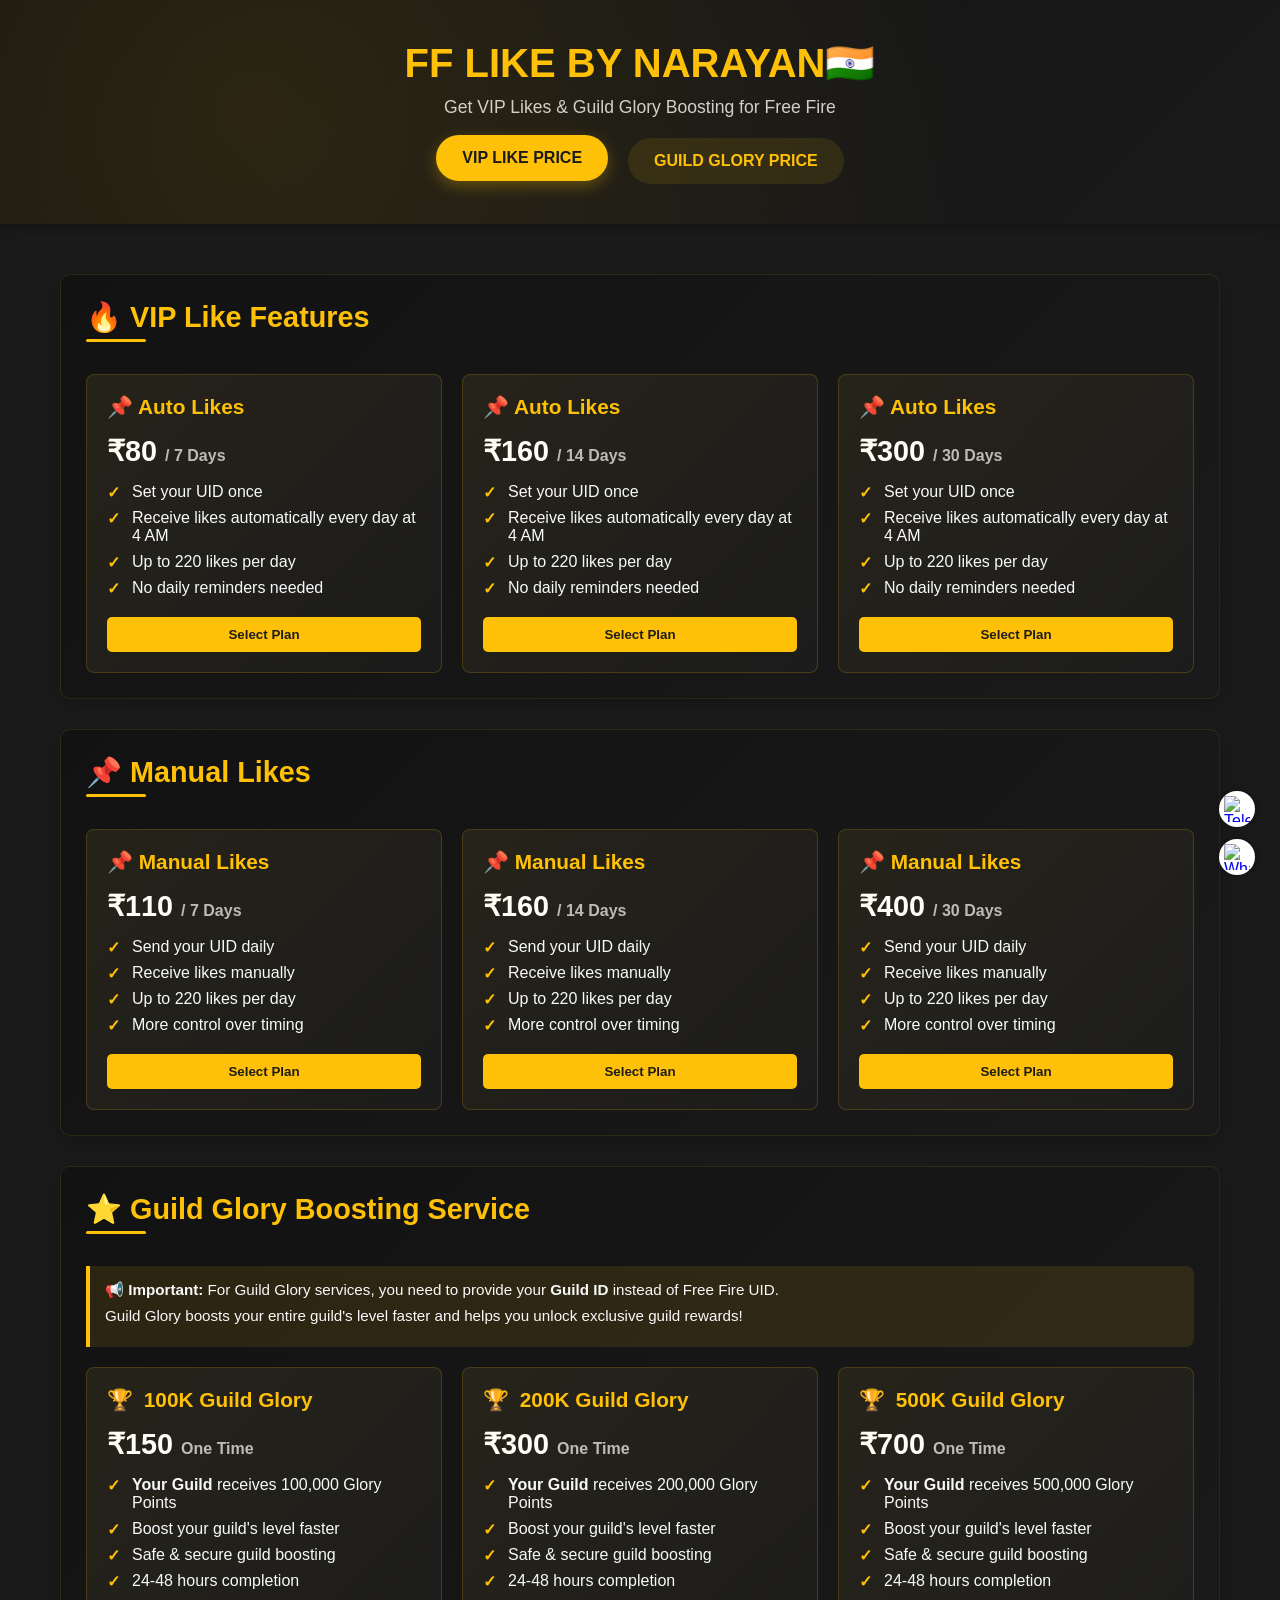
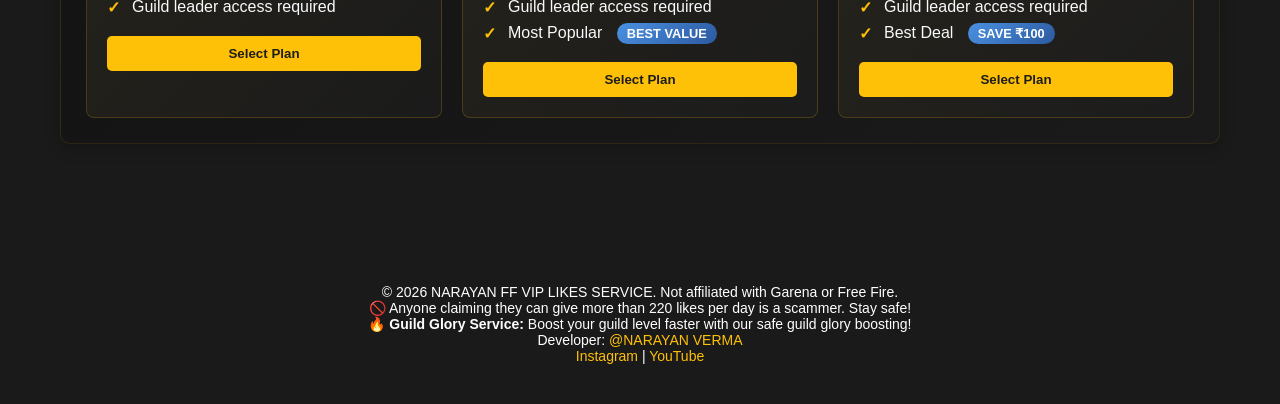
==== commit 8ab67d33: "Add files via upload" ====
--- a/index.html
+++ b/index.html
@@ -1,251 +1,1164 @@
 <!DOCTYPE html>
-<html lang="hi">
+<html lang="en">
 <head>
     <meta charset="UTF-8">
     <meta name="viewport" content="width=device-width, initial-scale=1.0">
-    <title>FF LIKE BUY - NARAYAN</title>
+    <title>FF LIKE BY NARAYAN🇮🇳</title>
     <style>
-        *{margin:0;padding:0;box-sizing:border-box;font-family:'Segoe UI',Arial,sans-serif}
-        body{background:#0a0a1a;color:#fff;min-height:100vh}
-        .header{background:linear-gradient(135deg,#ff6b00,#e63900);padding:25px;text-align:center;box-shadow:0 4px 30px rgba(255,107,0,0.3)}
-        .header h1{font-size:2.2rem;text-shadow:0 0 30px rgba(255,107,0,0.4)}
-        .header h1 span{color:#FFD700}
-        .navbar{background:rgba(0,0,0,0.9);padding:15px;text-align:center;border-bottom:2px solid #ff6b00;display:flex;justify-content:center;flex-wrap:wrap;gap:5px}
-        .navbar a{color:#fff;text-decoration:none;padding:10px 25px;border-radius:30px;transition:all 0.3s;font-weight:600;font-size:0.95rem}
-        .navbar a:hover,.navbar a.active{background:#ff6b00;box-shadow:0 0 25px rgba(255,107,0,0.4)}
-        .hero{padding:60px 20px;text-align:center;background:radial-gradient(ellipse at center,#1a1a3e,#0a0a1a)}
-        .hero h2{font-size:2.5rem;color:#FFD700;margin-bottom:15px}
-        .hero p{font-size:1.2rem;opacity:0.9;margin-bottom:30px}
-        .hero-stats{display:flex;justify-content:center;gap:50px;margin:30px 0}
-        .stat .number{font-size:2rem;font-weight:bold;color:#ff6b00;display:block}
-        .stat .label{font-size:0.9rem;opacity:0.7}
-        .btn-hero{display:inline-block;background:linear-gradient(135deg,#ff6b00,#e63900);color:#fff;padding:15px 50px;border-radius:50px;text-decoration:none;font-weight:bold;font-size:1.2rem;transition:all 0.3s}
-        .btn-hero:hover{transform:scale(1.05);box-shadow:0 0 40px rgba(255,107,0,0.4)}
-        .payment-methods{padding:40px 20px;text-align:center;background:rgba(26,26,46,0.5)}
-        .payment-methods h2{margin-bottom:20px;color:#FFD700}
-        .payment-grid{display:flex;justify-content:center;flex-wrap:wrap;gap:15px;margin:20px 0}
-        .payment-item{background:rgba(255,255,255,0.05);padding:12px 30px;border-radius:50px;border:1px solid rgba(255,107,0,0.3);font-weight:600}
-        .upi-info{margin-top:20px;font-size:1.1rem;background:rgba(255,107,0,0.1);padding:15px;border-radius:10px;display:inline-block}
+        :root {
+            --primary: #ffc107;
+            --primary-dark: #ffa000;
+            --dark: #1a1a1a;
+            --darker: #121212;
+            --light: #f8f9fa;
+            --success: #28a745;
+            --danger: #dc3545;
+        }
+        
+        * {
+            margin: 0;
+            padding: 0;
+            box-sizing: border-box;
+            font-family: 'Segoe UI', Tahoma, Geneva, Verdana, sans-serif;
+        }
+        
+        body {
+            background-color: var(--dark);
+            color: var(--light);
+            min-height: 100vh;
+            overflow-x: hidden;
+        }
+        
+        .container {
+            max-width: 1200px;
+            margin: 0 auto;
+            padding: 20px;
+        }
+        
+        header {
+            background: linear-gradient(135deg, var(--darker), var(--dark));
+            padding: 20px 0;
+            box-shadow: 0 4px 12px rgba(0, 0, 0, 0.3);
+            position: relative;
+            overflow: hidden;
+        }
+        
+        header::before {
+            content: "";
+            position: absolute;
+            top: 0;
+            left: 0;
+            width: 100%;
+            height: 100%;
+            background: radial-gradient(circle at 20% 50%, rgba(255, 193, 7, 0.1), transparent 70%);
+            pointer-events: none;
+        }
+        
+        .logo {
+            text-align: center;
+            margin-bottom: 20px;
+            animation: glow 2s infinite alternate;
+        }
+        
+        @keyframes glow {
+            from {
+                text-shadow: 0 0 5px rgba(255, 193, 7, 0.5);
+            }
+            to {
+                text-shadow: 0 0 15px rgba(255, 193, 7, 0.8), 0 0 20px rgba(255, 193, 7, 0.6);
+            }
+        }
+        
+        .logo h1 {
+            font-size: 2.5rem;
+            color: var(--primary);
+            margin-bottom: 10px;
+        }
+        
+        .logo p {
+            color: rgba(255, 255, 255, 0.8);
+            font-size: 1.1rem;
+        }
+        
+        /* Navigation Menu */
+        .nav-menu {
+            display: flex;
+            justify-content: center;
+            gap: 20px;
+            margin-top: 20px;
+            flex-wrap: wrap;
+        }
+        
+        .nav-menu a {
+            background: rgba(255, 193, 7, 0.1);
+            color: var(--primary);
+            padding: 12px 24px;
+            border-radius: 30px;
+            text-decoration: none;
+            font-weight: bold;
+            transition: all 0.3s ease;
+            border: 2px solid transparent;
+        }
+        
+        .nav-menu a:hover,
+        .nav-menu a.active {
+            background: var(--primary);
+            color: var(--dark);
+            border-color: var(--primary);
+            transform: translateY(-3px);
+            box-shadow: 0 5px 15px rgba(255, 193, 7, 0.3);
+        }
+        
+        .main-content {
+            display: flex;
+            flex-direction: column;
+            gap: 30px;
+            margin-top: 30px;
+        }
+        
+        .service-section {
+            background: linear-gradient(135deg, var(--darker), var(--dark));
+            border-radius: 10px;
+            padding: 25px;
+            box-shadow: 0 5px 15px rgba(0, 0, 0, 0.2);
+            border: 1px solid rgba(255, 193, 7, 0.1);
+            transition: transform 0.3s, box-shadow 0.3s;
+            scroll-margin-top: 100px;
+        }
+        
+        .service-section:hover {
+            transform: translateY(-5px);
+            box-shadow: 0 8px 25px rgba(0, 0, 0, 0.3), 0 0 0 1px var(--primary);
+        }
+        
+        .section-title {
+            color: var(--primary);
+            font-size: 1.8rem;
+            margin-bottom: 20px;
+            position: relative;
+            display: inline-block;
+        }
+        
+        .section-title::after {
+            content: "";
+            position: absolute;
+            bottom: -8px;
+            left: 0;
+            width: 60px;
+            height: 3px;
+            background: var(--primary);
+            border-radius: 3px;
+        }
+        
+        .plans {
+            display: grid;
+            grid-template-columns: repeat(auto-fit, minmax(300px, 1fr));
+            gap: 20px;
+            margin-top: 20px;
+        }
+        
+        .plan-card {
+            background: rgba(30, 30, 30, 0.7);
+            border-radius: 8px;
+            padding: 20px;
+            border: 1px solid rgba(255, 193, 7, 0.2);
+            transition: all 0.3s;
+            position: relative;
+            overflow: hidden;
+        }
+        
+        .plan-card::before {
+            content: "";
+            position: absolute;
+            top: 0;
+            left: 0;
+            width: 100%;
+            height: 100%;
+            background: linear-gradient(135deg, rgba(255, 193, 7, 0.05), transparent);
+            pointer-events: none;
+        }
+        
+        .plan-card:hover {
+            border-color: var(--primary);
+            transform: translateY(-5px);
+            box-shadow: 0 10px 20px rgba(0, 0, 0, 0.2);
+        }
+        
+        .plan-title {
+            color: var(--primary);
+            font-size: 1.3rem;
+            margin-bottom: 10px;
+        }
+        
+        .plan-price {
+            font-size: 1.8rem;
+            font-weight: bold;
+            margin: 15px 0;
+            color: white;
+        }
+        
+        .plan-price span {
+            font-size: 1rem;
+            color: rgba(255, 255, 255, 0.7);
+        }
+        
+        .plan-features {
+            list-style-type: none;
+            margin-bottom: 20px;
+        }
+        
+        .plan-features li {
+            margin-bottom: 8px;
+            position: relative;
+            padding-left: 25px;
+        }
+        
+        .plan-features li::before {
+            content: "✓";
+            position: absolute;
+            left: 0;
+            color: var(--primary);
+            font-weight: bold;
+        }
+        
+        .btn {
+            display: inline-block;
+            padding: 10px 25px;
+            border-radius: 5px;
+            font-weight: bold;
+            text-decoration: none;
+            text-align: center;
+            cursor: pointer;
+            transition: all 0.3s;
+            border: none;
+            width: 100%;
+        }
+        
+        .btn-primary {
+            background-color: var(--primary);
+            color: var(--dark);
+        }
+        
+        .btn-primary:hover {
+            background-color: var(--primary-dark);
+            transform: translateY(-2px);
+            box-shadow: 0 5px 15px rgba(255, 160, 0, 0.3);
+        }
+        
+        .form-group {
+            margin-bottom: 20px;
+        }
+        
+        label {
+            display: block;
+            margin-bottom: 8px;
+            color: rgba(255, 255, 255, 0.9);
+        }
+        
+        input, select {
+            width: 100%;
+            padding: 12px 15px;
+            border-radius: 5px;
+            border: 1px solid rgba(255, 255, 255, 0.1);
+            background-color: rgba(30, 30, 30, 0.8);
+            color: white;
+            font-size: 1rem;
+            transition: all 0.3s;
+        }
+        
+        input:focus, select:focus {
+            outline: none;
+            border-color: var(--primary);
+            box-shadow: 0 0 0 2px rgba(255, 193, 7, 0.3);
+        }
+        
+        .payment-modal {
+            position: fixed;
+            top: 0;
+            left: 0;
+            width: 100%;
+            height: 100%;
+            background-color: rgba(0, 0, 0, 0.8);
+            display: flex;
+            justify-content: center;
+            align-items: center;
+            z-index: 1000;
+            opacity: 0;
+            pointer-events: none;
+            transition: opacity 0.3s;
+        }
+        
+        .payment-modal.active {
+            opacity: 1;
+            pointer-events: all;
+        }
+        
+        .payment-content {
+            background: linear-gradient(135deg, var(--darker), var(--dark));
+            border-radius: 10px;
+            padding: 30px;
+            width: 90%;
+            max-width: 500px;
+            box-shadow: 0 10px 30px rgba(0, 0, 0, 0.5);
+            border: 1px solid var(--primary);
+            position: relative;
+            transform: translateY(-20px);
+            transition: transform 0.3s;
+        }
+        
+        .payment-modal.active .payment-content {
+            transform: translateY(0);
+        }
+        
+        .close-modal {
+            position: absolute;
+            top: 15px;
+            right: 15px;
+            font-size: 1.5rem;
+            color: rgba(255, 255, 255, 0.6);
+            cursor: pointer;
+            transition: color 0.3s;
+        }
+        
+        .close-modal:hover {
+            color: var(--primary);
+        }
+        
+        .payment-details {
+            margin-top: 20px;
+        }
+        
+        .payment-info {
+            background-color: rgba(255, 193, 7, 0.1);
+            border-left: 3px solid var(--primary);
+            padding: 15px;
+            margin: 20px 0;
+            border-radius: 0 5px 5px 0;
+        }
+        
+        .payment-info p {
+            margin-bottom: 8px;
+        }
+        
+        .payment-info strong {
+            color: var(--primary);
+        }
+        
+        .qr-code {
+            text-align: center;
+            margin: 20px 0;
+            padding: 15px;
+            background-color: rgba(255, 255, 255, 0.05);
+            border-radius: 5px;
+            border: 2px solid var(--primary);
+            position: relative;
+        }
+        
+        .qr-code::before {
+            content: "";
+            position: absolute;
+            top: 5px;
+            left: 5px;
+            right: 5px;
+            bottom: 5px;
+            border: 1px dashed rgba(255, 193, 7, 0.5);
+            border-radius: 3px;
+            pointer-events: none;
+        }
+        
+        .qr-code img {
+            max-width: 200px;
+            margin-bottom: 10px;
+            border: 1px solid rgba(255, 255, 255, 0.1);
+        }
+        
+        .note {
+            font-size: 0.9rem;
+            color: rgba(255, 255, 255, 0.7);
+            margin-top: 20px;
+            padding-top: 10px;
+            border-top: 1px solid rgba(255, 255, 255, 0.1);
+        }
+        
+        footer {
+            text-align: center;
+            padding: 30px 0;
+            margin-top: 50px;
+            background-color: var(--darker);
+            color: rgba(255, 255, 255, 0.6);
+            font-size: 0.9rem;
+        }
+        
+        .stars {
+            position: absolute;
+            width: 100%;
+            height: 100%;
+            top: 0;
+            left: 0;
+            pointer-events: none;
+            z-index: -1;
+            overflow: hidden;
+        }
+        
+        .star {
+            position: absolute;
+            background-color: rgba(255, 255, 255, 0.8);
+            border-radius: 50%;
+            animation: twinkle var(--duration, 3s) infinite ease-in-out;
+            opacity: 0;
+        }
+        
+        @keyframes twinkle {
+            0%, 100% {
+                opacity: 0;
+                transform: scale(0.5);
+            }
+            50% {
+                opacity: 1;
+                transform: scale(1);
+            }
+        }
+        
+        @media (max-width: 768px) {
+            .plans {
+                grid-template-columns: 1fr;
+            }
+            
+            .logo h1 {
+                font-size: 2rem;
+            }
+            
+            .nav-menu {
+                flex-direction: column;
+                align-items: center;
+                gap: 10px;
+            }
+            
+            .nav-menu a {
+                width: 80%;
+                text-align: center;
+            }
+        }
+        
+        /* Animation classes */
+        .fade-in {
+            animation: fadeIn 1s ease-in;
+        }
+        
+        @keyframes fadeIn {
+            from { opacity: 0; }
+            to { opacity: 1; }
+        }
+        
+        .slide-up {
+            animation: slideUp 0.8s ease-out;
+        }
+        
+        @keyframes slideUp {
+            from { 
+                opacity: 0;
+                transform: translateY(30px);
+            }
+            to { 
+                opacity: 1;
+                transform: translateY(0);
+            }
+        }
+        
+        .pulse {
+            animation: pulse 2s infinite;
+        }
+        
+        @keyframes pulse {
+            0% {
+                box-shadow: 0 0 0 0 rgba(255, 193, 7, 0.4);
+            }
+            70% {
+                box-shadow: 0 0 0 10px rgba(255, 193, 7, 0);
+            }
+            100% {
+                box-shadow: 0 0 0 0 rgba(255, 193, 7, 0);
+            }
+        }
+        
+        .copy-btn {
+            background-color: rgba(255, 193, 7, 0.1);
+            color: var(--primary);
+            border: 1px solid var(--primary);
+            padding: 5px 10px;
+            border-radius: 4px;
+            cursor: pointer;
+            font-size: 0.8rem;
+            margin-left: 10px;
+            transition: all 0.2s;
+        }
+        
+        .copy-btn:hover {
+            background-color: rgba(255, 193, 7, 0.2);
+        }
+        
+        .upi-id {
+            display: flex;
+            align-items: center;
+            justify-content: center;
+            margin-top: 10px;
+            font-weight: bold;
+        }
+        
+        .telegram-username {
+            margin-top: 15px;
+        }
+        
+        /* Floating buttons */
+        .floating-btn-group {
+            position: fixed;
+            right: 25px;
+            bottom: 25px;
+            display: flex;
+            flex-direction: column;
+            gap: 12px;
+            z-index: 1000;
+        }
 
-        /* CHECK STATUS - HOME PAGE */
-        .check-status-home{padding:40px 20px;max-width:600px;margin:0 auto}
-        .check-status-home .check-box{background:rgba(26,26,46,0.9);border-radius:20px;padding:30px;border:2px solid rgba(255,215,0,0.2)}
-        .check-status-home h3{color:#FFD700;text-align:center;margin-bottom:5px;font-size:1.5rem}
-        .check-status-home .sub-text{text-align:center;opacity:0.6;font-size:0.9rem;margin-bottom:20px}
-        .check-status-home .input-group{display:flex;gap:10px;flex-wrap:wrap}
-        .check-status-home .input-group input{flex:1;min-width:150px;padding:14px;border-radius:10px;border:1px solid rgba(255,255,255,0.1);background:rgba(0,0,0,0.3);color:#fff;font-size:1rem;text-align:center;letter-spacing:2px;text-transform:uppercase}
-        .check-status-home .input-group input:focus{outline:none;border-color:#ff6b00}
-        .btn-check-home{background:linear-gradient(135deg,#ff6b00,#e63900);color:#fff;border:none;padding:14px 30px;border-radius:10px;font-weight:bold;cursor:pointer;transition:all 0.3s}
-        .btn-check-home:hover{transform:scale(1.02);box-shadow:0 0 20px rgba(255,107,0,0.3)}
-        .status-box-home{padding:20px;border-radius:15px;margin-top:15px;display:none}
-        .status-box-home.active{display:block}
-        .status-pending{color:#ff9800;font-size:1.3rem;font-weight:bold}
-        .status-approved{color:#00c853;font-size:1.3rem;font-weight:bold}
-        .status-rejected{color:#ff1744;font-size:1.3rem;font-weight:bold}
-        .status-details-home{margin-top:15px;padding:15px;background:rgba(0,0,0,0.3);border-radius:10px}
-        .status-details-home p{margin:5px 0}
-        .btn-view-receipt-home{background:linear-gradient(135deg,#FFD700,#ff6b00);color:#000;border:none;padding:12px 25px;border-radius:50px;font-weight:bold;cursor:pointer;margin-top:15px;transition:all 0.3s}
-        .btn-view-receipt-home:hover{transform:scale(1.05)}
+        .floating-btn {
+            background-color: white;
+            border-radius: 50%;
+            padding: 5px;
+            box-shadow: 0 0 8px rgba(0, 0, 0, 0.3);
+            transition: transform 0.2s ease;
+        }
 
-        .footer{background:rgba(0,0,0,0.9);text-align:center;padding:25px;margin-top:40px;border-top:1px solid rgba(255,107,0,0.2)}
-        .footer p{opacity:0.6;font-size:0.9rem;margin:3px 0}
-        @media(max-width:768px){.header h1{font-size:1.5rem}.hero h2{font-size:1.8rem}.hero-stats{gap:20px;flex-wrap:wrap}.navbar a{padding:8px 15px;font-size:0.8rem}}
+        .floating-btn img {
+            width: 26px;
+            height: 26px;
+            display: block;
+        }
+
+        .floating-btn:hover {
+            transform: scale(1.1);
+        }
+
+        .footer {
+            margin-top: 80px;
+            padding: 20px;
+            text-align: center;
+            background-color: #1a1a1a;
+            color: white;
+            font-size: 14px;
+        }
+
+        .footer a {
+            color: #ffc107;
+            text-decoration: none;
+        }
+
+        .footer a:hover {
+            text-decoration: underline;
+        }
+        
+        .glory-icon {
+            color: #ffd700;
+            margin-right: 5px;
+        }
+        
+        .badge {
+            background: linear-gradient(135deg, #ffd700, #ff9800);
+            color: var(--dark);
+            padding: 3px 10px;
+            border-radius: 20px;
+            font-size: 0.8rem;
+            font-weight: bold;
+            margin-left: 10px;
+        }
+        
+        .guild-badge {
+            background: linear-gradient(135deg, #4a90e2, #2c5aa0);
+            color: white;
+            padding: 3px 10px;
+            border-radius: 20px;
+            font-size: 0.8rem;
+            font-weight: bold;
+            margin-left: 10px;
+        }
+        
+        .info-note {
+            background-color: rgba(255, 193, 7, 0.1);
+            border-left: 4px solid var(--primary);
+            padding: 15px;
+            margin: 20px 0;
+            border-radius: 0 8px 8px 0;
+        }
+        
+        .info-note p {
+            margin-bottom: 8px;
+            font-size: 0.95rem;
+        }
     </style>
 </head>
 <body>
-
-<header class="header">
-    <div class="header-content">
-        <h1>🔥 FF LIKE BUY <span>NARAYAN</span></h1>
-        <p>⚡ India's No.1 Free Fire Like Service Provider ⚡</p>
-    </div>
-</header>
-
-<nav class="navbar">
-    <a href="index.html" class="active">🏠 Home</a>
-    <a href="packages.html">📦 Packages</a>
-    <a href="order.html">🛒 Order Now</a>
-    <a href="https://t.me/narayan_verma" target="_blank">📱 Telegram</a>
-</nav>
-
-<section class="hero">
-    <div class="hero-content">
-        <h2>🔥 OB54 LATEST UPDATE 🔥</h2>
-        <p>Get Instant Free Fire Likes With 100% Safety Guarantee</p>
-        <div class="hero-stats">
-            <div class="stat"><span class="number">10K+</span><span class="label">Happy Users</span></div>
-            <div class="stat"><span class="number">99.9%</span><span class="label">Success Rate</span></div>
-            <div class="stat"><span class="number">24/7</span><span class="label">Support</span></div>
+    <div class="stars" id="stars"></div>
+    
+    <header>
+        <div class="container">
+            <div class="logo">
+                <h1 class="fade-in">FF LIKE BY NARAYAN🇮🇳</h1>
+                <p class="slide-up">Get VIP Likes & Guild Glory Boosting for Free Fire</p>
+            </div>
+            
+            <!-- Navigation Menu -->
+            <div class="nav-menu fade-in">
+                <a href="#like-price" class="nav-link active">VIP LIKE PRICE</a>
+                <a href="#glory-price" class="nav-link">GUILD GLORY PRICE</a>
+            </div>
         </div>
-        <a href="packages.html" class="btn-hero">View Packages →</a>
-    </div>
-</section>
-
-<!-- ========================================== -->
-<!-- CHECK ORDER STATUS - HOME PAGE -->
-<!-- ========================================== -->
-<section id="checkStatus" class="check-status-home">
-    <div class="check-box">
-        <h3>🔍 Check Your Order Status</h3>
-        <p class="sub-text">Enter your 16-digit order code to check status</p>
-        <div class="input-group">
-            <input type="text" id="checkCodeHome" placeholder="Enter 16-digit code" maxlength="16" style="text-transform:uppercase;" oninput="this.value=this.value.toUpperCase()">
-            <button class="btn-check-home" onclick="checkOrderHome()">🔍 Check Status</button>
-        </div>
-        <div id="checkStatusBoxHome" class="status-box-home">
-            <div id="checkStatusResultHome"></div>
+    </header>
+    
+    <div class="container">
+        <div class="main-content">
+            <!-- VIP Likes Section -->
+            <section id="like-price" class="service-section slide-up">
+                <h2 class="section-title">🔥 VIP Like Features</h2>
+                <div class="plans">
+                    <div class="plan-card">
+                        <h3 class="plan-title">📌 Auto Likes</h3>
+                        <div class="plan-price">₹80 <span>/ 7 Days</span></div>
+                        <ul class="plan-features">
+                            <li>Set your UID once</li>
+                            <li>Receive likes automatically every day at 4 AM</li>
+                            <li>Up to 220 likes per day</li>
+                            <li>No daily reminders needed</li>
+                        </ul>
+                        <button class="btn btn-primary select-plan" data-type="auto" data-days="7" data-price="80">Select Plan</button>
+                    </div>
+                    
+                    <div class="plan-card">
+                        <h3 class="plan-title">📌 Auto Likes</h3>
+                        <div class="plan-price">₹160 <span>/ 14 Days</span></div>
+                        <ul class="plan-features">
+                            <li>Set your UID once</li>
+                            <li>Receive likes automatically every day at 4 AM</li>
+                            <li>Up to 220 likes per day</li>
+                            <li>No daily reminders needed</li>
+                        </ul>
+                        <button class="btn btn-primary select-plan" data-type="auto" data-days="14" data-price="160">Select Plan</button>
+                    </div>
+                    
+                    <div class="plan-card">
+                        <h3 class="plan-title">📌 Auto Likes</h3>
+                        <div class="plan-price">₹300 <span>/ 30 Days</span></div>
+                        <ul class="plan-features">
+                            <li>Set your UID once</li>
+                            <li>Receive likes automatically every day at 4 AM</li>
+                            <li>Up to 220 likes per day</li>
+                            <li>No daily reminders needed</li>
+                        </ul>
+                        <button class="btn btn-primary select-plan" data-type="auto" data-days="28" data-price="300">Select Plan</button>
+                    </div>
+                </div>
+            </section>
+            
+            <section class="service-section slide-up">
+                <h2 class="section-title">📌 Manual Likes</h2>
+                <div class="plans">
+                    <div class="plan-card">
+                        <h3 class="plan-title">📌 Manual Likes</h3>
+                        <div class="plan-price">₹110 <span>/ 7 Days</span></div>
+                        <ul class="plan-features">
+                            <li>Send your UID daily</li>
+                            <li>Receive likes manually</li>
+                            <li>Up to 220 likes per day</li>
+                            <li>More control over timing</li>
+                        </ul>
+                        <button class="btn btn-primary select-plan" data-type="manual" data-days="7" data-price="110">Select Plan</button>
+                    </div>
+                    
+                    <div class="plan-card">
+                        <h3 class="plan-title">📌 Manual Likes</h3>
+                        <div class="plan-price">₹160 <span>/ 14 Days</span></div>
+                        <ul class="plan-features">
+                            <li>Send your UID daily</li>
+                            <li>Receive likes manually</li>
+                            <li>Up to 220 likes per day</li>
+                            <li>More control over timing</li>
+                        </ul>
+                        <button class="btn btn-primary select-plan" data-type="manual" data-days="14" data-price="160">Select Plan</button>
+                    </div>
+                    
+                    <div class="plan-card">
+                        <h3 class="plan-title">📌 Manual Likes</h3>
+                        <div class="plan-price">₹400 <span>/ 30 Days</span></div>
+                        <ul class="plan-features">
+                            <li>Send your UID daily</li>
+                            <li>Receive likes manually</li>
+                            <li>Up to 220 likes per day</li>
+                            <li>More control over timing</li>
+                        </ul>
+                        <button class="btn btn-primary select-plan" data-type="manual" data-days="30" data-price="400">Select Plan</button>
+                    </div>
+                </div>
+            </section>
+            
+            <!-- Guild Glory Boosting Section -->
+            <section id="glory-price" class="service-section slide-up">
+                <h2 class="section-title">⭐ Guild Glory Boosting Service</h2>
+                
+                <div class="info-note">
+                    <p><strong>📢 Important:</strong> For Guild Glory services, you need to provide your <strong>Guild ID</strong> instead of Free Fire UID.</p>
+                    <p>Guild Glory boosts your entire guild's level faster and helps you unlock exclusive guild rewards!</p>
+                </div>
+                
+                <div class="plans">
+                    <div class="plan-card">
+                        <h3 class="plan-title"><span class="glory-icon">🏆</span> 100K Guild Glory</h3>
+                        <div class="plan-price">₹150 <span>One Time</span></div>
+                        <ul class="plan-features">
+                            <li><strong>Your Guild</strong> receives 100,000 Glory Points</li>
+                            <li>Boost your guild's level faster</li>
+                            <li>Safe & secure guild boosting</li>
+                            <li>24-48 hours completion</li>
+                            <li>Guild leader access required</li>
+                        </ul>
+                        <button class="btn btn-primary select-plan" data-type="glory" data-days="100k" data-price="150">Select Plan</button>
+                    </div>
+                    
+                    <div class="plan-card">
+                        <h3 class="plan-title"><span class="glory-icon">🏆</span> 200K Guild Glory</h3>
+                        <div class="plan-price">₹300 <span>One Time</span></div>
+                        <ul class="plan-features">
+                            <li><strong>Your Guild</strong> receives 200,000 Glory Points</li>
+                            <li>Boost your guild's level faster</li>
+                            <li>Safe & secure guild boosting</li>
+                            <li>24-48 hours completion</li>
+                            <li>Guild leader access required</li>
+                            <li>Most Popular <span class="guild-badge">BEST VALUE</span></li>
+                        </ul>
+                        <button class="btn btn-primary select-plan" data-type="glory" data-days="200k" data-price="300">Select Plan</button>
+                    </div>
+                    
+                    <div class="plan-card">
+                        <h3 class="plan-title"><span class="glory-icon">🏆</span> 500K Guild Glory</h3>
+                        <div class="plan-price">₹700 <span>One Time</span></div>
+                        <ul class="plan-features">
+                            <li><strong>Your Guild</strong> receives 500,000 Glory Points</li>
+                            <li>Boost your guild's level faster</li>
+                            <li>Safe & secure guild boosting</li>
+                            <li>24-48 hours completion</li>
+                            <li>Guild leader access required</li>
+                            <li>Best Deal <span class="guild-badge">SAVE ₹100</span></li>
+                        </ul>
+                        <button class="btn btn-primary select-plan" data-type="glory" data-days="500k" data-price="700">Select Plan</button>
+                    </div>
+                </div>
+            </section>
+            
+            <section class="service-section slide-up" id="order-form" style="display: none;">
+                <h2 class="section-title">Place Your Order</h2>
+                <form id="vip-order-form">
+                    <div class="form-group">
+                        <label id="id-field-label" for="uid">Free Fire UID</label>
+                        <input type="text" id="uid" placeholder="Enter your Free Fire UID" required>
+                    </div>
+                    
+                    <div class="form-group">
+                        <label for="server">Server Name</label>
+                        <input type="text" id="server" placeholder="Enter your server name" required>
+                    </div>
+                    
+                    <div class="form-group telegram-username">
+                        <label for="telegram">Telegram Username (with @)</label>
+                        <input type="text" id="telegram" placeholder="Enter your Telegram username (e.g., @username)" required>
+                    </div>
+                    
+                    <div class="form-group">
+                        <label for="plan-type">Plan Type</label>
+                        <input type="text" id="plan-type" readonly>
+                    </div>
+                    
+                    <div class="form-group">
+                        <label for="plan-duration">Plan Details</label>
+                        <input type="text" id="plan-duration" readonly>
+                    </div>
+                    
+                    <div class="form-group">
+                        <label for="plan-price">Plan Price</label>
+                        <input type="text" id="plan-price" readonly>
+                    </div>
+                    
+                    <button type="submit" class="btn btn-primary pulse">Proceed to Payment</button>
+                </form>
+            </section>
         </div>
     </div>
-</section>
+    
+    <div class="payment-modal" id="payment-modal">
+        <div class="payment-content">
+            <span class="close-modal" id="close-modal">&times;</span>
+            <h2 class="section-title">Complete Your Payment</h2>
+            
+            <div class="payment-details">
+                <div class="payment-info">
+                    <p><strong>Order ID:</strong> <span id="order-id">FFVL-</span></p>
+                    <p><strong>Plan:</strong> <span id="payment-plan-type"></span> (<span id="payment-plan-duration"></span>)</p>
+                    <p><strong>Amount:</strong> ₹<span id="payment-amount"></span></p>
+                    <p id="id-type-display"><strong>UID:</strong> <span id="payment-uid"></span></p>
+                    <p><strong>Server:</strong> <span id="payment-server"></span></p>
+                    <p><strong>Telegram:</strong> <span id="payment-telegram"></span></p>
+                </div>
+                
+                <div class="qr-code">
+                    <h3>Scan QR Code to Pay</h3>
+                    <img id="upi-qr-code" src="" alt="UPI Payment QR Code">
+                    <div class="upi-id">
+                        <span id="display-upi-id">abhishek-gmr@fam</span>
+                        <button class="copy-btn" id="copy-upi-id">Copy</button>
+                    </div>
+                </div>
+                
+                <div class="form-group">
+                    <label for="transaction-id">Transaction ID/Reference No.</label>
+                    <input type="text" id="transaction-id" placeholder="Enter your transaction ID after payment">
+                </div>
+                
+                <button class="btn btn-primary" id="confirm-payment">Confirm Payment</button>
+                
+                <p class="note">Note: After payment confirmation, your service will be activated within 2 hours. For guild glory services, make sure you've provided the correct Guild ID. For any issues, contact support with your Order ID.</p>
+            </div>
+        </div>
+    </div>
+    
+    <!-- Floating Buttons -->
+    <div class="floating-btn-group">
+        <!-- Telegram -->
+        <a href="https://t.me/narayan_verma" target="_blank" class="floating-btn">
+            <img src="https://upload.wikimedia.org/wikipedia/commons/8/82/Telegram_logo.svg" alt="Telegram" />
+        </a>
 
-<section class="payment-methods">
-    <h2>💳 Payment Methods</h2>
-    <div class="payment-grid">
-        <div class="payment-item">😀 GPay</div>
-        <div class="payment-item">📱 Binance</div>
-        <div class="payment-item">💳 bKash</div>
-        <div class="payment-item">✅ Telegram Stars</div>
+        <!-- WhatsApp -->
+        <a href="https://wa.me/8424948575" target="_blank" class="floating-btn">
+            <img src="https://upload.wikimedia.org/wikipedia/commons/6/6b/WhatsApp.svg" alt="WhatsApp" />
+        </a>
     </div>
-    <p class="upi-info">📌 UPI ID: <strong>surajkverma164-3@okhdfcbank</strong></p>
-</section>
+    
+    <footer class="footer fade-in">
+        <div class="container">
+            <p>© 2026 NARAYAN FF VIP LIKES SERVICE. Not affiliated with Garena or Free Fire.</p>
+            <p>🚫 Anyone claiming they can give more than 220 likes per day is a scammer. Stay safe!</p>
+            <p>🔥 <strong>Guild Glory Service:</strong> Boost your guild level faster with our safe guild glory boosting!</p>
+            <p>Developer: <a href="https://t.me/narayanverma123" target="_blank">@NARAYAN VERMA</a></p>
+            <p>
+                <a href="https://www.instagram.com/_narayan__verma" target="_blank">Instagram</a> |
+                <a href="https://www.youtube.com/@narayanverma123" target="_blank">YouTube</a>
+            </p>
+        </div>
+    </footer>
+    
+    <script>
+        // Create twinkling stars
+        function createStars() {
+            const starsContainer = document.getElementById('stars');
+            const starCount = 50;
+            
+            for (let i = 0; i < starCount; i++) {
+                const star = document.createElement('div');
+                star.classList.add('star');
+                
+                // Random position
+                const x = Math.random() * 100;
+                const y = Math.random() * 100;
+                
+                // Random size
+                const size = Math.random() * 3 + 1;
+                
+                // Random animation duration
+                const duration = Math.random() * 3 + 2;
+                
+                star.style.left = `${x}%`;
+                star.style.top = `${y}%`;
+                star.style.width = `${size}px`;
+                star.style.height = `${size}px`;
+                star.style.setProperty('--duration', `${duration}s`);
+                star.style.animationDelay = `${Math.random() * 5}s`;
+                
+                starsContainer.appendChild(star);
+            }
+        }
+        
+        // Generate random order ID
+        function generateOrderId() {
+            const chars = 'ABCDEFGHIJKLMNOPQRSTUVWXYZ0123456789';
+            let result = '';
+            for (let i = 0; i < 6; i++) {
+                result += chars.charAt(Math.floor(Math.random() * chars.length));
+            }
+            return 'FFVL-' + result;
+        }
+        
+        // Store orders in localStorage
+        function storeOrder(order) {
+            let orders = JSON.parse(localStorage.getItem('ff_vip_orders')) || [];
+            orders.push(order);
+            localStorage.setItem('ff_vip_orders', JSON.stringify(orders));
+        }
+        
+        // Send data to Telegram bot
+        async function sendToTelegram(order) {
+            const botToken = '8433123271:AAGSg7Sq9fUFNh-Bl6esrXVYt8lZFGQ41EI';
+            const chatId = '7520194195';
+            
+            let planDescription = '';
+            if (order.planType === 'glory') {
+                planDescription = `${order.planDuration} Guild Glory Points`;
+            } else {
+                planDescription = `${order.planType === 'auto' ? 'Auto' : 'Manual'} Likes (${order.planDuration} days)`;
+            }
+            
+            const message = `🎉 New Order Received 🎉
+            
+Order ID: ${order.orderId}
+Plan: ${planDescription}
+Amount: ₹${order.amount}
+${order.planType === 'glory' ? 'Guild ID' : 'UID'}: ${order.uid}
+Server: ${order.server}
+Telegram: ${order.telegram}
+Transaction ID: ${order.transactionId}
+Date: ${new Date(order.date).toLocaleString()}`;
 
-<footer class="footer">
-    <p>© 2026 FF LIKE BUY NARAYAN | All Rights Reserved</p>
-    <p>🔒 100% Safe & Secure Service</p>
-</footer>
-
-<script>
-// ============================================
-// CHECK ORDER FROM HOME PAGE
-// ============================================
-function checkOrderHome() {
-    const code = document.getElementById('checkCodeHome').value.trim().toUpperCase();
-    const resultBox = document.getElementById('checkStatusResultHome');
-    const statusBox = document.getElementById('checkStatusBoxHome');
-    
-    if(!code || code.length < 10) {
-        resultBox.innerHTML = `<p style="color:#ff1744;text-align:center;">❌ Please enter a valid code!</p>`;
-        statusBox.classList.add('active');
-        return;
-    }
-    
-    const orders = JSON.parse(localStorage.getItem('orders') || '[]');
-    const order = orders.find(o => o.code === code);
-    
-    if(!order) {
-        resultBox.innerHTML = `
-            <div style="text-align:center;padding:20px;">
-                <p style="color:#ff1744;font-size:1.5rem;">❌</p>
-                <p style="color:#ff1744;font-weight:bold;">Order Not Found!</p>
-                <p style="opacity:0.6;">Please check your code and try again.</p>
-            </div>
-        `;
-        statusBox.classList.add('active');
-        return;
-    }
-    
-    let statusHTML = '';
-    
-    if(order.status === 'pending') {
-        statusHTML = `
-            <div style="text-align:center;padding:10px;">
-                <p class="status-pending">⏳ PENDING</p>
-                <p style="opacity:0.8;margin-top:10px;">⏳ Admin is verifying your payment.</p>
-                <p style="opacity:0.6;font-size:0.9rem;margin-top:5px;">Please wait for approval.</p>
-                <div class="status-details-home">
-                    <p><strong>Order Code:</strong> ${order.code}</p>
-                    <p><strong>Name:</strong> ${order.name}</p>
-                    <p><strong>Package:</strong> ${order.package}</p>
-                    <p><strong>Amount:</strong> ₹${order.amount}</p>
-                    <p><strong>Date:</strong> ${order.date}</p>
-                </div>
-            </div>
-        `;
-    } else if(order.status === 'approved') {
-        statusHTML = `
-            <div style="text-align:center;padding:10px;">
-                <p class="status-approved">✅ APPROVED</p>
-                <p style="opacity:0.8;margin-top:10px;">🎉 Your payment has been verified!</p>
-                <div class="status-details-home">
-                    <p><strong>Order Code:</strong> ${order.code}</p>
-                    <p><strong>Name:</strong> ${order.name}</p>
-                    <p><strong>Package:</strong> ${order.package}</p>
-                    <p><strong>Amount:</strong> ₹${order.amount}</p>
-                    <p><strong>Date:</strong> ${order.date}</p>
-                </div>
-                <button class="btn-view-receipt-home" onclick="showReceiptPopup('${order.code}')">📥 View Receipt</button>
-            </div>
-        `;
-    } else if(order.status === 'rejected') {
-        statusHTML = `
-            <div style="text-align:center;padding:10px;">
-                <p class="status-rejected">❌ REJECTED</p>
-                <p style="opacity:0.8;margin-top:10px;">❌ Your payment verification failed.</p>
-                <p style="opacity:0.6;font-size:0.9rem;margin-top:5px;">Please contact admin for support.</p>
-                <div class="status-details-home">
-                    <p><strong>Order Code:</strong> ${order.code}</p>
-                    <p><strong>Name:</strong> ${order.name}</p>
-                    <p><strong>Package:</strong> ${order.package}</p>
-                    <p><strong>Amount:</strong> ₹${order.amount}</p>
-                    <p><strong>Date:</strong> ${order.date}</p>
-                </div>
-                <p style="margin-top:15px;">📱 Contact: <a href="https://t.me/narayan_verma" style="color:#ff6b00;" target="_blank">@narayan_verma</a></p>
-            </div>
-        `;
-    }
-    
-    resultBox.innerHTML = statusHTML;
-    statusBox.classList.add('active');
-}
-
-// ============================================
-// SHOW RECEIPT POPUP
-// ============================================
-function showReceiptPopup(code) {
-    const orders = JSON.parse(localStorage.getItem('orders') || '[]');
-    const order = orders.find(o => o.code === code);
-    
-    if(order && order.status === 'approved') {
-        alert(`
-🧾 PAYMENT RECEIPT
-
-Order Code: ${order.code}
-Name: ${order.name}
-Package: ${order.package}
-Amount: ₹${order.amount}
-Transaction ID: ${order.txnId}
-UID: ${order.uid}
-Phone: ${order.phone}
-Date: ${order.date}
-
-Status: ✅ APPROVED
-Daily likes delivery at 4:00 PM
-        `);
-        document.getElementById('checkStatusBoxHome').classList.remove('active');
-    }
-}
-
-// ============================================
-// SCROLL TO CHECK STATUS IF HASH
-// ============================================
-window.onload = function() {
-    if(window.location.hash === '#checkStatus') {
-        setTimeout(function() {
-            var el = document.getElementById('checkStatus');
-            if(el) {
-                el.scrollIntoView({behavior: 'smooth'});
-                el.style.border = '2px solid #FFD700';
-                el.style.boxShadow = '0 0 40px rgba(255,215,0,0.3)';
-                setTimeout(function() {
-                    el.style.border = '2px solid rgba(255,215,0,0.2)';
-                    el.style.boxShadow = 'none';
-                }, 3000);
-            }
-        }, 500);
-    }
-}
-</script>
-
+            try {
+                const response = await fetch(`https://api.telegram.org/bot${botToken}/sendMessage`, {
+                    method: 'POST',
+                    headers: {
+                        'Content-Type': 'application/json'
+                    },
+                    body: JSON.stringify({
+                        chat_id: chatId,
+                        text: message,
+                        parse_mode: 'HTML'
+                    })
+                });
+                
+                const data = await response.json();
+                console.log('Telegram response:', data);
+            } catch (error) {
+                console.error('Error sending to Telegram:', error);
+            }
+        }
+        
+        // DOM Content Loaded
+        document.addEventListener('DOMContentLoaded', function() {
+            createStars();
+            
+            // Navigation menu functionality
+            const navLinks = document.querySelectorAll('.nav-link');
+            navLinks.forEach(link => {
+                link.addEventListener('click', function(e) {
+                    e.preventDefault();
+                    const targetId = this.getAttribute('href');
+                    
+                    // Update active state
+                    navLinks.forEach(l => l.classList.remove('active'));
+                    this.classList.add('active');
+                    
+                    // Scroll to section
+                    const targetSection = document.querySelector(targetId);
+                    if (targetSection) {
+                        targetSection.scrollIntoView({ behavior: 'smooth' });
+                    }
+                });
+            });
+            
+            // Plan selection
+            const selectPlanButtons = document.querySelectorAll('.select-plan');
+            const orderForm = document.getElementById('order-form');
+            const planTypeInput = document.getElementById('plan-type');
+            const planDurationInput = document.getElementById('plan-duration');
+            const planPriceInput = document.getElementById('plan-price');
+            const idFieldLabel = document.getElementById('id-field-label');
+            const uidInput = document.getElementById('uid');
+            
+            selectPlanButtons.forEach(button => {
+                button.addEventListener('click', function() {
+                    const type = this.getAttribute('data-type');
+                    const days = this.getAttribute('data-days');
+                    const price = this.getAttribute('data-price');
+                    
+                    // Update form label and placeholder based on plan type
+                    if (type === 'glory') {
+                        idFieldLabel.textContent = 'Guild ID';
+                        uidInput.placeholder = 'Enter your Guild ID';
+                        planTypeInput.value = 'Guild Glory Boosting';
+                        planDurationInput.value = `${days} Glory Points`;
+                    } else {
+                        idFieldLabel.textContent = 'Free Fire UID';
+                        uidInput.placeholder = 'Enter your Free Fire UID';
+                        planTypeInput.value = type === 'auto' ? 'Auto Likes' : 'Manual Likes';
+                        planDurationInput.value = `${days} Days`;
+                    }
+                    
+                    planPriceInput.value = `₹${price}`;
+                    
+                    // Store selected plan in localStorage
+                    localStorage.setItem('selectedPlan', JSON.stringify({
+                        type,
+                        days,
+                        price
+                    }));
+                    
+                    // Show order form
+                    orderForm.style.display = 'block';
+                    orderForm.scrollIntoView({ behavior: 'smooth' });
+                });
+            });
+            
+            // Order form submission
+            const orderFormElement = document.getElementById('vip-order-form');
+            const paymentModal = document.getElementById('payment-modal');
+            const closeModal = document.getElementById('close-modal');
+            const upiQrCode = document.getElementById('upi-qr-code');
+            const copyUpiBtn = document.getElementById('copy-upi-id');
+            const displayUpiId = document.getElementById('display-upi-id');
+            const idTypeDisplay = document.getElementById('id-type-display');
+            
+            // Set your UPI details here
+            const upiId = 'surajkverma164-3@okhdfcbank';
+            const upiName = 'NARAYAN VERMA';
+            
+            orderFormElement.addEventListener('submit', function(e) {
+                e.preventDefault();
+                
+                const uid = document.getElementById('uid').value;
+                const server = document.getElementById('server').value;
+                const telegram = document.getElementById('telegram').value;
+                const selectedPlan = JSON.parse(localStorage.getItem('selectedPlan'));
+                
+                // Generate order ID
+                const orderId = generateOrderId();
+                
+                // Set payment details
+                document.getElementById('order-id').textContent = orderId;
+                
+                // Set plan description and update ID type display
+                if (selectedPlan.type === 'glory') {
+                    document.getElementById('payment-plan-type').textContent = 'Guild Glory Boosting';
+                    document.getElementById('payment-plan-duration').textContent = `${selectedPlan.days} Glory Points`;
+                    idTypeDisplay.innerHTML = '<strong>Guild ID:</strong> <span id="payment-uid"></span>';
+                } else {
+                    document.getElementById('payment-plan-type').textContent = 
+                        selectedPlan.type === 'auto' ? 'Auto Likes' : 'Manual Likes';
+                    document.getElementById('payment-plan-duration').textContent = `${selectedPlan.days} Days`;
+                    idTypeDisplay.innerHTML = '<strong>UID:</strong> <span id="payment-uid"></span>';
+                }
+                
+                document.getElementById('payment-amount').textContent = selectedPlan.price;
+                document.getElementById('payment-uid').textContent = uid;
+                document.getElementById('payment-server').textContent = server;
+                document.getElementById('payment-telegram').textContent = telegram;
+                
+                // Generate UPI payment link with details
+                const paymentNote = `FFVIP-${orderId}-${selectedPlan.type}-${selectedPlan.days}`;
+                const upiLink = `upi://pay?pa=${upiId}&pn=${encodeURIComponent(upiName)}&am=${selectedPlan.price}&cu=INR&tn=${encodeURIComponent(paymentNote)}`;
+                
+                // Update QR code with UPI payment link
+                upiQrCode.src = "https://i.ibb.co/XZpk00sR/photo-2026-03-21-14-02-43.jpg";
+                displayUpiId.textContent = upiId;
+                
+                // Show payment modal
+                paymentModal.classList.add('active');
+            });
+            
+            // Close modal
+            closeModal.addEventListener('click', function() {
+                paymentModal.classList.remove('active');
+            });
+            
+            // Copy UPI ID
+            copyUpiBtn.addEventListener('click', function() {
+                navigator.clipboard.writeText(upiId).then(() => {
+                    const originalText = copyUpiBtn.textContent;
+                    copyUpiBtn.textContent = 'Copied!';
+                    setTimeout(() => {
+                        copyUpiBtn.textContent = originalText;
+                    }, 2000);
+                });
+            });
+            
+            // Confirm payment
+            const confirmPaymentBtn = document.getElementById('confirm-payment');
+            confirmPaymentBtn.addEventListener('click', function() {
+                const transactionId = document.getElementById('transaction-id').value;
+                
+                if (!transactionId) {
+                    alert('Please enter your transaction ID');
+                    return;
+                }
+                
+                const orderId = document.getElementById('order-id').textContent;
+                const selectedPlan = JSON.parse(localStorage.getItem('selectedPlan'));
+                const uid = document.getElementById('uid').value;
+                const server = document.getElementById('server').value;
+                const telegram = document.getElementById('telegram').value;
+                
+                // Create order object
+                const order = {
+                    orderId,
+                    transactionId,
+                    planType: selectedPlan.type,
+                    planDuration: selectedPlan.days,
+                    amount: selectedPlan.price,
+                    uid,
+                    server,
+                    telegram,
+                    date: new Date().toISOString(),
+                    status: 'pending'
+                };
+                
+                // Store order
+                storeOrder(order);
+                
+                // Send to Telegram bot
+                sendToTelegram(order);
+                
+                // Show success message
+                alert(`Payment confirmed! Your Order ID is ${orderId}. Service will be activated within 2 hours.`);
+                
+                // Reset form and close modal
+                orderFormElement.reset();
+                orderForm.style.display = 'none';
+                paymentModal.classList.remove('active');
+                document.getElementById('transaction-id').value = '';
+                
+                // Reset ID field label to default
+                idFieldLabel.textContent = 'Free Fire UID';
+                uidInput.placeholder = 'Enter your Free Fire UID';
+                
+                // Scroll to top
+                window.scrollTo({ top: 0, behavior: 'smooth' });
+            });
+            
+            // Close modal when clicking outside
+            paymentModal.addEventListener('click', function(e) {
+                if (e.target === paymentModal) {
+                    paymentModal.classList.remove('active');
+                }
+            });
+            
+            // Handle URL hash on page load
+            if (window.location.hash) {
+                const hash = window.location.hash;
+                const correspondingLink = document.querySelector(`.nav-link[href="${hash}"]`);
+                if (correspondingLink) {
+                    navLinks.forEach(l => l.classList.remove('active'));
+                    correspondingLink.classList.add('active');
+                    
+                    // Scroll to section
+                    const targetSection = document.querySelector(hash);
+                    if (targetSection) {
+                        setTimeout(() => {
+                            targetSection.scrollIntoView({ behavior: 'smooth' });
+                        }, 100);
+                    }
+                }
+            }
+        });
+    </script>
 </body>
 </html>
-EOF
